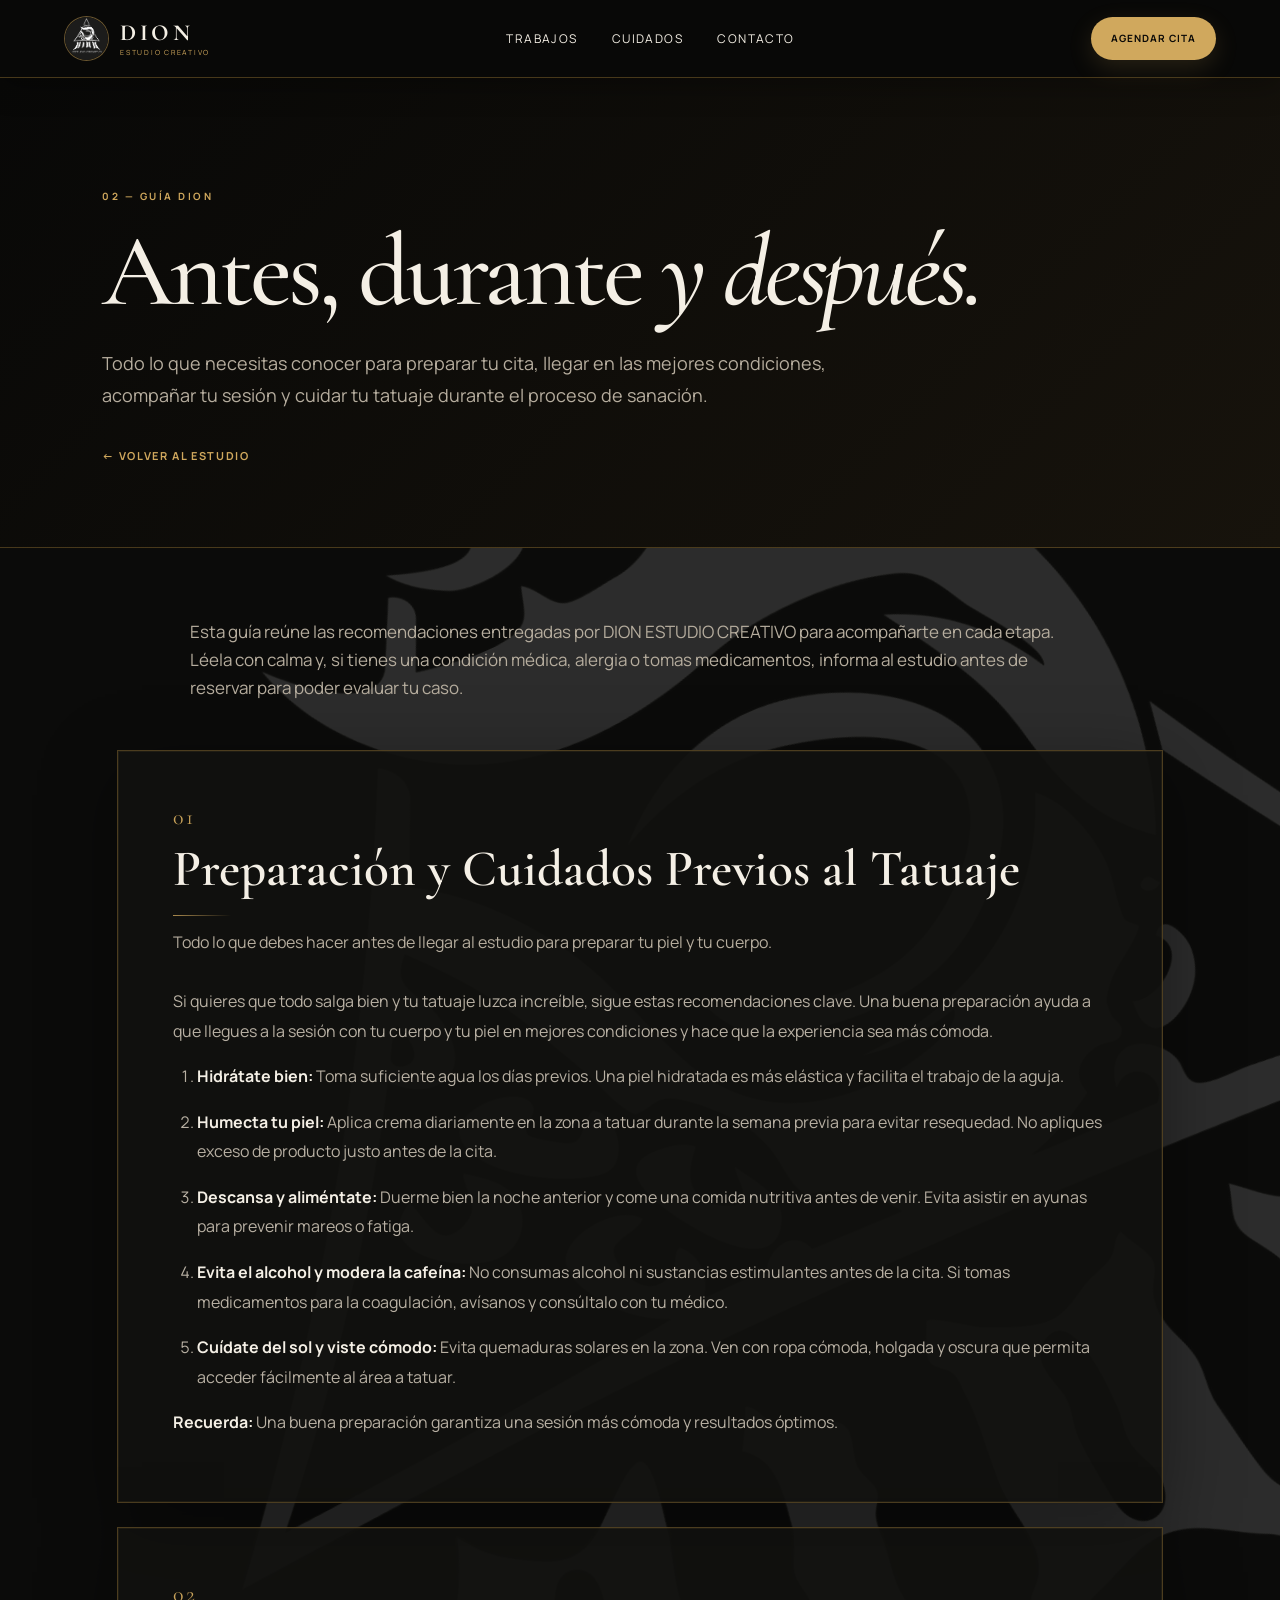
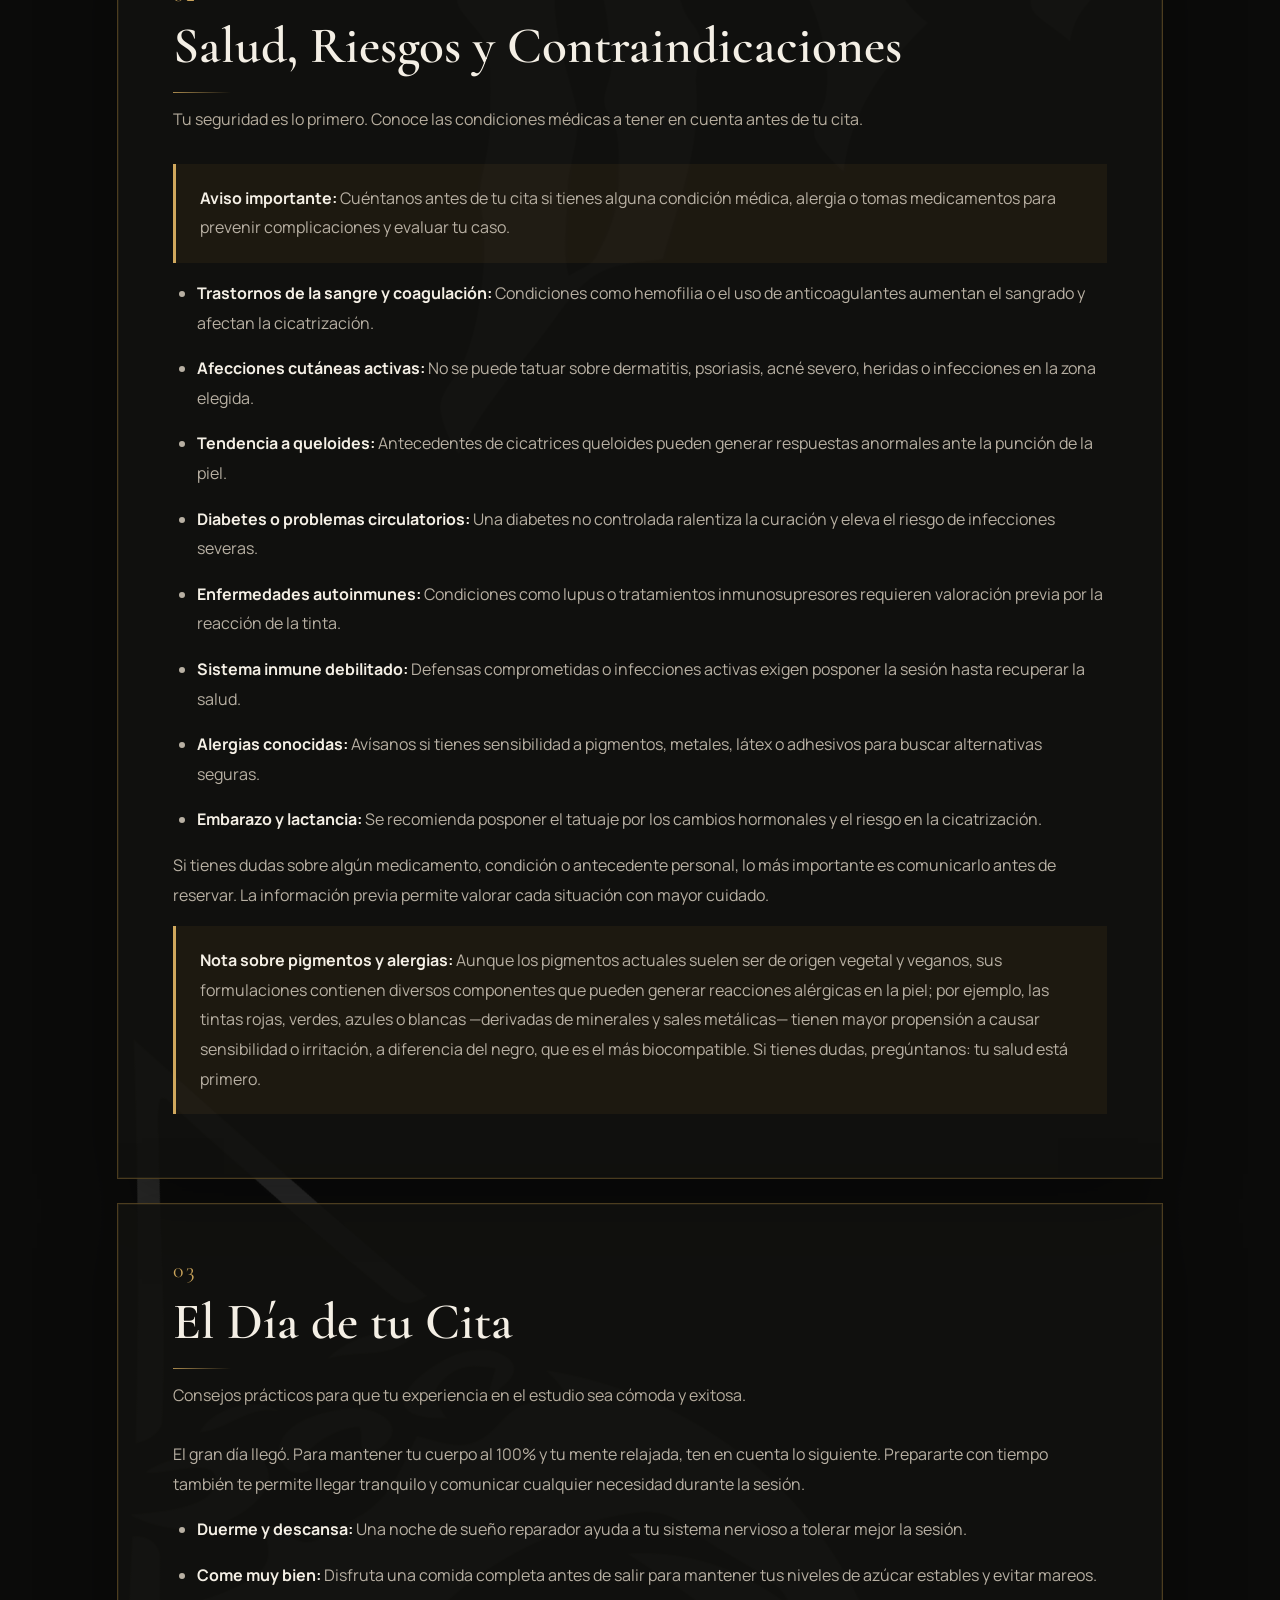
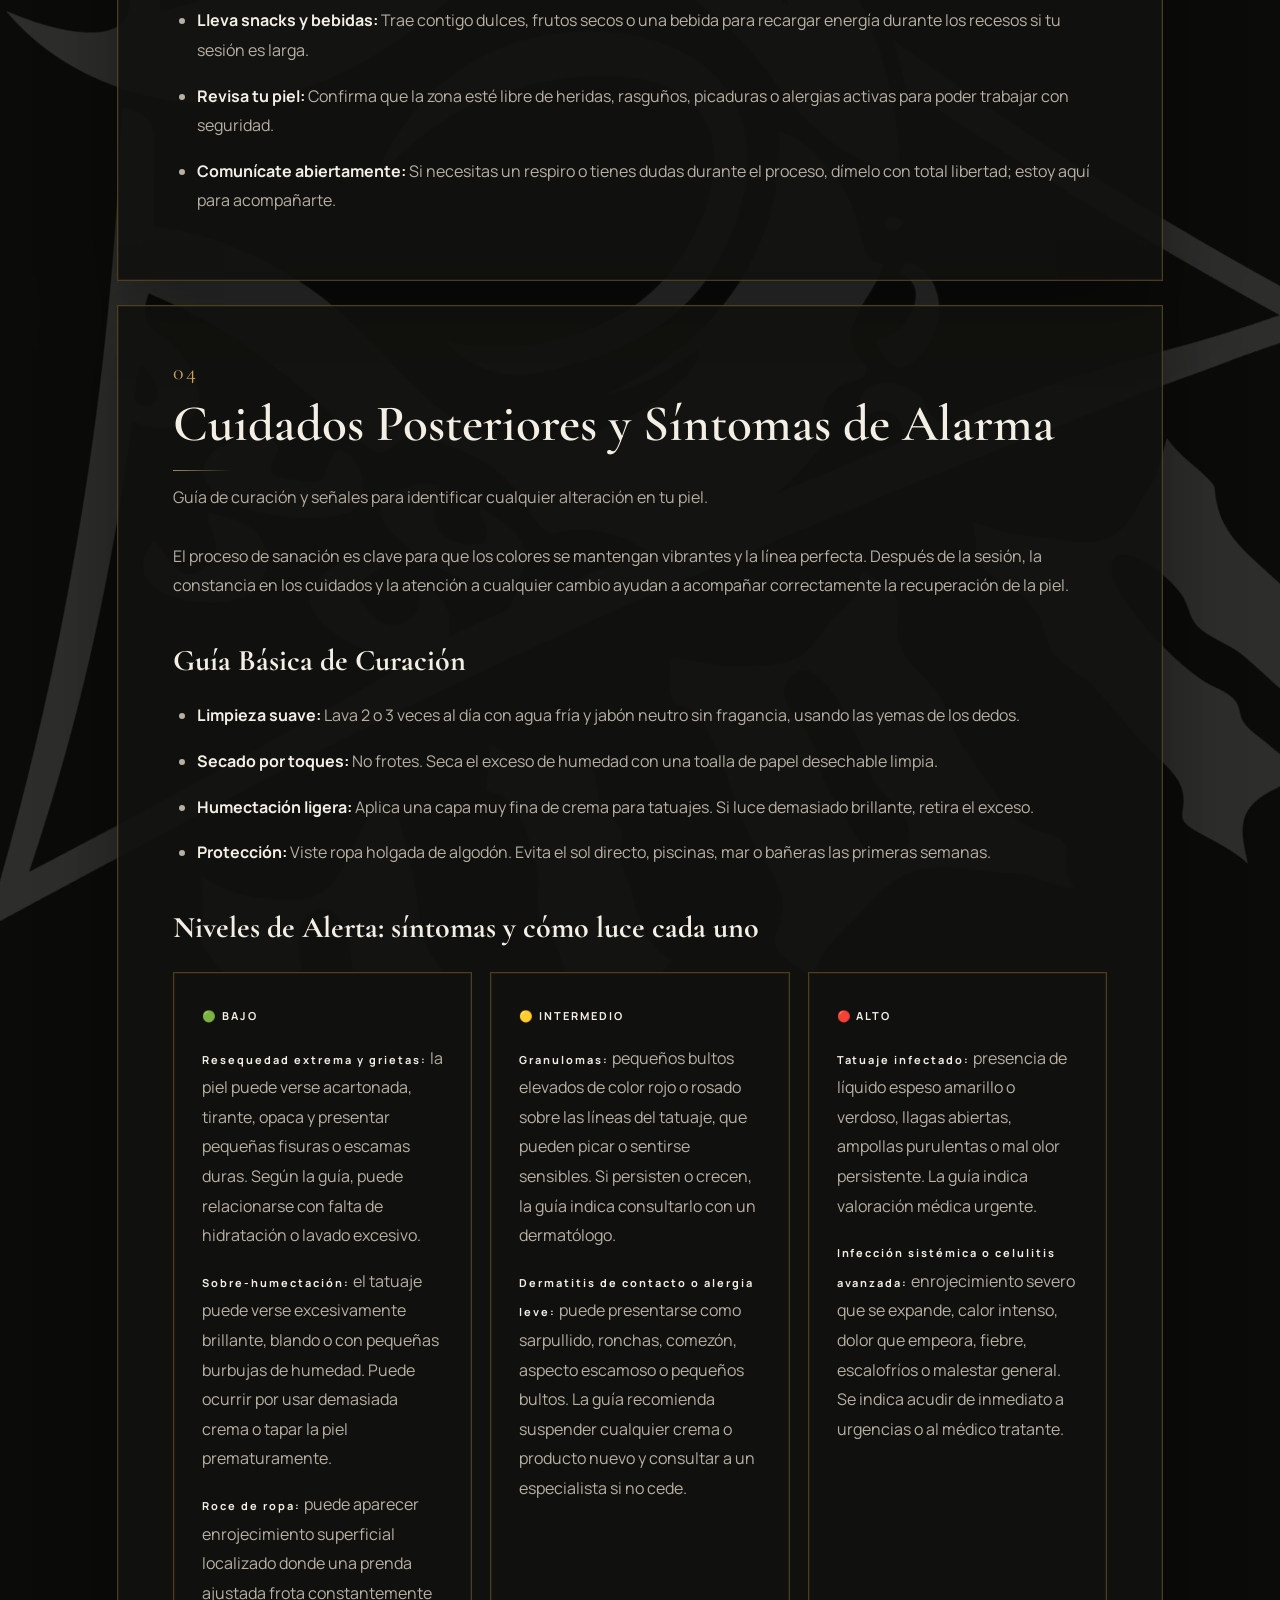
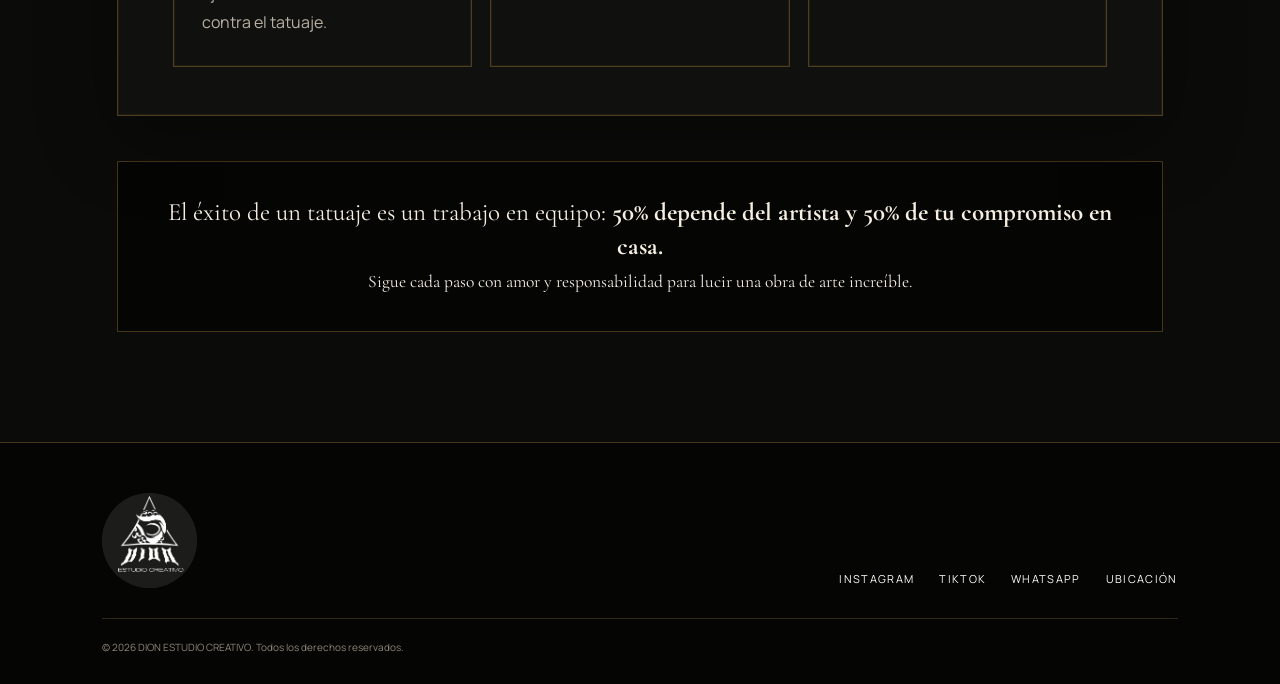
==== cuidados.html @ 40d657eb "Add files via upload" ====
<!doctype html>
<html lang="es">
<head>
<meta charset="utf-8"><meta name="viewport" content="width=device-width, initial-scale=1">
<meta name="description" content="Guía DION Estudio Creativo: preparación, cita, cuidados posteriores y señales de alerta.">
<title>Guía de cuidados — DION ESTUDIO CREATIVO</title>
<link rel="preconnect" href="https://fonts.googleapis.com"><link rel="preconnect" href="https://fonts.gstatic.com" crossorigin>
<link href="https://fonts.googleapis.com/css2?family=Cormorant+Garamond:wght@400;500;600;700&family=Manrope:wght@400;500;600;700&display=swap" rel="stylesheet">
<link rel="stylesheet" href="styles.css">
</head>
<body class="care-page">
<header class="site-header"><a class="brand" href="index.html" aria-label="DION Estudio Creativo"><span class="brand-mark"><img src="logo.png" alt="DION Estudio Creativo"></span><span class="brand-copy"><strong>DION</strong><small>ESTUDIO CREATIVO</small></span></a><nav class="desktop-nav"><a href="index.html#trabajos">Trabajos</a><a href="cuidados.html">Cuidados</a><a href="index.html#contacto">Contacto</a></nav><a class="header-cta" href="https://wa.me/57XXXXXXXXXX" target="_blank" rel="noopener">Agendar cita</a></header>
<main>
<section class="care-hero"><div class="care-hero-inner"><p class="eyebrow">02 — GUÍA DION</p><h1>Antes, durante <em>y después.</em></h1><p class="lead">Todo lo que necesitas conocer para preparar tu cita, llegar en las mejores condiciones, acompañar tu sesión y cuidar tu tatuaje durante el proceso de sanación.</p><a class="back-link" href="index.html">← Volver al estudio</a></div></section>
<section class="care-content">
<p class="care-intro">Esta guía reúne las recomendaciones entregadas por DION ESTUDIO CREATIVO para acompañarte en cada etapa. Léela con calma y, si tienes una condición médica, alergia o tomas medicamentos, informa al estudio antes de reservar para poder evaluar tu caso.</p>

<article class="care-card"><div class="number">01</div><h2>Preparación y Cuidados Previos al Tatuaje</h2><p class="subtitle">Todo lo que debes hacer antes de llegar al estudio para preparar tu piel y tu cuerpo.</p><p>Si quieres que todo salga bien y tu tatuaje luzca increíble, sigue estas recomendaciones clave. Una buena preparación ayuda a que llegues a la sesión con tu cuerpo y tu piel en mejores condiciones y hace que la experiencia sea más cómoda.</p><ol><li><strong>Hidrátate bien:</strong> Toma suficiente agua los días previos. Una piel hidratada es más elástica y facilita el trabajo de la aguja.</li><li><strong>Humecta tu piel:</strong> Aplica crema diariamente en la zona a tatuar durante la semana previa para evitar resequedad. No apliques exceso de producto justo antes de la cita.</li><li><strong>Descansa y aliméntate:</strong> Duerme bien la noche anterior y come una comida nutritiva antes de venir. Evita asistir en ayunas para prevenir mareos o fatiga.</li><li><strong>Evita el alcohol y modera la cafeína:</strong> No consumas alcohol ni sustancias estimulantes antes de la cita. Si tomas medicamentos para la coagulación, avísanos y consúltalo con tu médico.</li><li><strong>Cuídate del sol y viste cómodo:</strong> Evita quemaduras solares en la zona. Ven con ropa cómoda, holgada y oscura que permita acceder fácilmente al área a tatuar.</li></ol><p><strong>Recuerda:</strong> Una buena preparación garantiza una sesión más cómoda y resultados óptimos.</p></article>

<article class="care-card"><div class="number">02</div><h2>Salud, Riesgos y Contraindicaciones</h2><p class="subtitle">Tu seguridad es lo primero. Conoce las condiciones médicas a tener en cuenta antes de tu cita.</p><p class="care-notice"><strong>Aviso importante:</strong> Cuéntanos antes de tu cita si tienes alguna condición médica, alergia o tomas medicamentos para prevenir complicaciones y evaluar tu caso.</p><ul><li><strong>Trastornos de la sangre y coagulación:</strong> Condiciones como hemofilia o el uso de anticoagulantes aumentan el sangrado y afectan la cicatrización.</li><li><strong>Afecciones cutáneas activas:</strong> No se puede tatuar sobre dermatitis, psoriasis, acné severo, heridas o infecciones en la zona elegida.</li><li><strong>Tendencia a queloides:</strong> Antecedentes de cicatrices queloides pueden generar respuestas anormales ante la punción de la piel.</li><li><strong>Diabetes o problemas circulatorios:</strong> Una diabetes no controlada ralentiza la curación y eleva el riesgo de infecciones severas.</li><li><strong>Enfermedades autoinmunes:</strong> Condiciones como lupus o tratamientos inmunosupresores requieren valoración previa por la reacción de la tinta.</li><li><strong>Sistema inmune debilitado:</strong> Defensas comprometidas o infecciones activas exigen posponer la sesión hasta recuperar la salud.</li><li><strong>Alergias conocidas:</strong> Avísanos si tienes sensibilidad a pigmentos, metales, látex o adhesivos para buscar alternativas seguras.</li><li><strong>Embarazo y lactancia:</strong> Se recomienda posponer el tatuaje por los cambios hormonales y el riesgo en la cicatrización.</li></ul><p>Si tienes dudas sobre algún medicamento, condición o antecedente personal, lo más importante es comunicarlo antes de reservar. La información previa permite valorar cada situación con mayor cuidado.</p><p class="care-notice"><strong>Nota sobre pigmentos y alergias:</strong> Aunque los pigmentos actuales suelen ser de origen vegetal y veganos, sus formulaciones contienen diversos componentes que pueden generar reacciones alérgicas en la piel; por ejemplo, las tintas rojas, verdes, azules o blancas —derivadas de minerales y sales metálicas— tienen mayor propensión a causar sensibilidad o irritación, a diferencia del negro, que es el más biocompatible. Si tienes dudas, pregúntanos: tu salud está primero.</p></article>

<article class="care-card"><div class="number">03</div><h2>El Día de tu Cita</h2><p class="subtitle">Consejos prácticos para que tu experiencia en el estudio sea cómoda y exitosa.</p><p>El gran día llegó. Para mantener tu cuerpo al 100% y tu mente relajada, ten en cuenta lo siguiente. Prepararte con tiempo también te permite llegar tranquilo y comunicar cualquier necesidad durante la sesión.</p><ul><li><strong>Duerme y descansa:</strong> Una noche de sueño reparador ayuda a tu sistema nervioso a tolerar mejor la sesión.</li><li><strong>Come muy bien:</strong> Disfruta una comida completa antes de salir para mantener tus niveles de azúcar estables y evitar mareos.</li><li><strong>Lleva snacks y bebidas:</strong> Trae contigo dulces, frutos secos o una bebida para recargar energía durante los recesos si tu sesión es larga.</li><li><strong>Revisa tu piel:</strong> Confirma que la zona esté libre de heridas, rasguños, picaduras o alergias activas para poder trabajar con seguridad.</li><li><strong>Comunícate abiertamente:</strong> Si necesitas un respiro o tienes dudas durante el proceso, dímelo con total libertad; estoy aquí para acompañarte.</li></ul></article>

<article class="care-card"><div class="number">04</div><h2>Cuidados Posteriores y Síntomas de Alarma</h2><p class="subtitle">Guía de curación y señales para identificar cualquier alteración en tu piel.</p><p>El proceso de sanación es clave para que los colores se mantengan vibrantes y la línea perfecta. Después de la sesión, la constancia en los cuidados y la atención a cualquier cambio ayudan a acompañar correctamente la recuperación de la piel.</p><h3>Guía Básica de Curación</h3><ul><li><strong>Limpieza suave:</strong> Lava 2 o 3 veces al día con agua fría y jabón neutro sin fragancia, usando las yemas de los dedos.</li><li><strong>Secado por toques:</strong> No frotes. Seca el exceso de humedad con una toalla de papel desechable limpia.</li><li><strong>Humectación ligera:</strong> Aplica una capa muy fina de crema para tatuajes. Si luce demasiado brillante, retira el exceso.</li><li><strong>Protección:</strong> Viste ropa holgada de algodón. Evita el sol directo, piscinas, mar o bañeras las primeras semanas.</li></ul><h3>Niveles de Alerta: síntomas y cómo luce cada uno</h3><div class="care-alerts"><div class="care-alert"><strong>🟢 BAJO</strong><p><strong>Resequedad extrema y grietas:</strong> la piel puede verse acartonada, tirante, opaca y presentar pequeñas fisuras o escamas duras. Según la guía, puede relacionarse con falta de hidratación o lavado excesivo.</p><p><strong>Sobre-humectación:</strong> el tatuaje puede verse excesivamente brillante, blando o con pequeñas burbujas de humedad. Puede ocurrir por usar demasiada crema o tapar la piel prematuramente.</p><p><strong>Roce de ropa:</strong> puede aparecer enrojecimiento superficial localizado donde una prenda ajustada frota constantemente contra el tatuaje.</p></div><div class="care-alert"><strong>🟡 INTERMEDIO</strong><p><strong>Granulomas:</strong> pequeños bultos elevados de color rojo o rosado sobre las líneas del tatuaje, que pueden picar o sentirse sensibles. Si persisten o crecen, la guía indica consultarlo con un dermatólogo.</p><p><strong>Dermatitis de contacto o alergia leve:</strong> puede presentarse como sarpullido, ronchas, comezón, aspecto escamoso o pequeños bultos. La guía recomienda suspender cualquier crema o producto nuevo y consultar a un especialista si no cede.</p></div><div class="care-alert"><strong>🔴 ALTO</strong><p><strong>Tatuaje infectado:</strong> presencia de líquido espeso amarillo o verdoso, llagas abiertas, ampollas purulentas o mal olor persistente. La guía indica valoración médica urgente.</p><p><strong>Infección sistémica o celulitis avanzada:</strong> enrojecimiento severo que se expande, calor intenso, dolor que empeora, fiebre, escalofríos o malestar general. Se indica acudir de inmediato a urgencias o al médico tratante.</p></div></div></article>

<div class="care-final">El éxito de un tatuaje es un trabajo en equipo: <strong>50% depende del artista y 50% de tu compromiso en casa.</strong><br><span style="font-size:.7em">Sigue cada paso con amor y responsabilidad para lucir una obra de arte increíble.</span></div>
</section></main>
<footer class="site-footer"><div class="footer-brand"><img src="logo.png" alt="DION Estudio Creativo"></div><div class="footer-links"><a href="#">Instagram</a><a href="#">TikTok</a><a href="https://wa.me/57XXXXXXXXXX" target="_blank" rel="noopener">WhatsApp</a><a href="#">Ubicación</a></div><p>© 2026 DION ESTUDIO CREATIVO. Todos los derechos reservados.</p></footer>
</body></html>
---- styles.css ----
:root{--vanilla:#f8f3e8;--cream:#fffdf8;--beige:#e9decd;--sand:#d4c3ad;--ink:#1d1b19;--muted:#756e65;--line:rgba(29,27,25,.14);--accent:#b39b7d;--serif:'Cormorant Garamond',Georgia,serif;--sans:'Manrope',Arial,sans-serif;--shadow:0 20px 60px rgba(52,43,31,.10)}
*{box-sizing:border-box}html{scroll-behavior:smooth}body{margin:0;background:var(--vanilla);color:var(--ink);font-family:var(--sans);line-height:1.65}a{text-decoration:none;color:inherit}button{font:inherit}img{max-width:100%;display:block}.site-header{height:78px;padding:12px 5vw;display:flex;align-items:center;justify-content:space-between;position:sticky;top:0;z-index:20;background:rgba(248,243,232,.88);backdrop-filter:blur(16px);border-bottom:1px solid var(--line)}.brand{display:flex;align-items:center;gap:11px}.brand-mark{width:45px;height:45px;border-radius:50%;display:grid;place-items:center;overflow:hidden;background:var(--ink)}.brand-mark img{width:100%;height:100%;object-fit:cover}.brand-copy{display:flex;flex-direction:column;line-height:1}.brand-copy strong{font-family:var(--serif);font-size:23px;letter-spacing:.16em}.brand-copy small{font-size:7px;letter-spacing:.25em;margin-top:4px}.desktop-nav{display:flex;gap:34px;font-size:12px;letter-spacing:.12em;text-transform:uppercase}.desktop-nav a,.footer-links a{transition:.2s}.desktop-nav a:hover,.footer-links a:hover{opacity:.55}.header-cta,.primary-btn{display:inline-flex;align-items:center;gap:15px;background:var(--ink);color:#fffdf8;padding:13px 20px;border-radius:999px;text-transform:uppercase;letter-spacing:.1em;font-size:10px;font-weight:700}.primary-btn span{font-size:17px;line-height:0}.hero{min-height:calc(100vh - 78px);padding:8vw 8vw 5vw;position:relative;display:flex;align-items:center;overflow:hidden}.hero-glow{position:absolute;width:52vw;height:52vw;border-radius:50%;right:-17vw;top:4vw;background:radial-gradient(circle,rgba(211,193,164,.42),rgba(248,243,232,0) 68%)}.hero-content{width:55%;position:relative;z-index:2}.eyebrow{font-size:10px;letter-spacing:.25em;text-transform:uppercase;color:var(--muted);font-weight:700;margin:0 0 18px}.hero h1,.section-heading h2,.booking h2{font-family:var(--serif);font-weight:500;line-height:.93;margin:0;font-size:clamp(60px,9vw,132px);letter-spacing:-.04em}.hero h1 em,.section-heading h2 em,.booking h2 em{font-style:italic;font-weight:400}.hero-text{max-width:520px;color:var(--muted);font-size:16px;margin:28px 0 32px}.hero-logo-wrap{width:390px;height:390px;position:absolute;right:9vw;top:50%;transform:translateY(-50%);display:grid;place-items:center}.hero-logo{width:270px;position:relative;z-index:2;filter:drop-shadow(0 25px 30px rgba(0,0,0,.12))}.logo-orbit{position:absolute;inset:0;border:1px solid rgba(29,27,25,.12);border-radius:50%}.logo-orbit:after{content:'';position:absolute;width:9px;height:9px;background:var(--ink);border-radius:50%;top:12%;right:20%}.scroll-note{position:absolute;bottom:35px;left:8vw;font-size:9px;text-transform:uppercase;letter-spacing:.22em;color:var(--muted);display:flex;align-items:center;gap:10px}.scroll-note span{width:30px;height:1px;background:var(--ink)}.section{padding:115px 8vw}.portfolio{background:var(--cream)}.section-heading{display:flex;align-items:flex-end;justify-content:space-between;gap:60px;margin-bottom:52px}.section-heading h2{font-size:clamp(52px,6vw,88px);max-width:700px}.section-heading>p{max-width:370px;color:var(--muted);font-size:13px}.carousel{display:flex;align-items:center;gap:18px}.carousel-window{overflow:hidden;width:100%}.carousel-track{display:flex;transition:transform .7s cubic-bezier(.2,.8,.2,1)}.work-card{min-width:100%;display:grid;grid-template-columns:1.4fr .6fr;background:var(--vanilla);border:1px solid var(--line);box-shadow:var(--shadow)}.work-image{height:550px;overflow:hidden}.work-image img{width:100%;height:100%;object-fit:cover;filter:saturate(.7) contrast(.95)}.work-info{padding:42px;display:flex;flex-direction:column;justify-content:flex-end}.work-info span{font-size:9px;letter-spacing:.18em;text-transform:uppercase;color:var(--muted)}.work-info h3{font-family:var(--serif);font-size:42px;line-height:1;margin:14px 0 22px;font-weight:500}.text-btn{border:0;background:none;text-align:left;padding:0;text-transform:uppercase;font-size:10px;letter-spacing:.15em;font-weight:700;cursor:pointer}.carousel-btn{width:48px;height:48px;flex:0 0 48px;border:1px solid var(--line);background:transparent;border-radius:50%;cursor:pointer;transition:.2s}.carousel-btn:hover{background:var(--ink);color:#fff}.dots{display:flex;justify-content:center;gap:8px;margin-top:22px}.dot{width:6px;height:6px;border-radius:50%;border:0;background:#c7bba9;padding:0;cursor:pointer}.dot.active{background:var(--ink);transform:scale(1.35)}.care{background:var(--vanilla)}.care-heading{margin-bottom:35px}.accordion{border-top:1px solid var(--line)}details{border-bottom:1px solid var(--line)}summary{list-style:none;display:grid;grid-template-columns:70px 1fr 35px;gap:15px;align-items:center;padding:27px 0;cursor:pointer}summary::-webkit-details-marker{display:none}summary>span{font-family:var(--serif);font-size:20px;color:var(--accent)}summary h3{font-family:var(--serif);font-weight:600;font-size:27px;margin:0;line-height:1.1}summary p{margin:7px 0 0;color:var(--muted);font-size:12px}summary b{font-size:23px;font-weight:400;text-align:center;transition:.3s}details[open] summary b{transform:rotate(45deg)}.details-body{padding:0 70px 38px 85px;max-width:1050px;color:#5d574f;font-size:13px}.details-body ol,.details-body ul{padding-left:20px}.details-body li{margin:10px 0}.details-body strong{color:var(--ink)}.closing,.notice,.note{font-style:italic}.notice{background:#eee4d5;padding:15px 18px;border-left:2px solid var(--accent)}h4{font-family:var(--serif);font-size:24px;color:var(--ink);margin:28px 0 8px}.alerts{display:grid;grid-template-columns:repeat(3,1fr);gap:12px}.alert{border:1px solid var(--line);padding:20px;background:rgba(255,255,255,.38)}.alert strong{font-size:9px;letter-spacing:.2em}.alert p{margin-bottom:0}.team-note{margin-top:35px;padding:20px 25px;background:var(--ink);color:#fffdf8;font-family:var(--serif);font-size:20px;text-align:center}.booking{background:var(--beige);text-align:center}.booking-inner{max-width:850px;margin:auto}.booking h2{font-size:clamp(54px,7vw,95px)}.booking p:not(.eyebrow){color:#665f57;max-width:520px;margin:25px auto 30px}.site-footer{padding:50px 8vw 28px;background:var(--ink);color:#fffdf8;display:grid;grid-template-columns:1fr auto;gap:30px;align-items:end}.footer-brand img{width:95px;background:#1d1b19;border-radius:50%}.footer-links{display:flex;gap:25px;font-size:11px;text-transform:uppercase;letter-spacing:.12em}.site-footer>p{grid-column:1/-1;border-top:1px solid rgba(255,255,255,.15);padding-top:20px;margin:0;color:#bdb5ab;font-size:10px}
@media(max-width:900px){.desktop-nav{display:none}.header-cta{padding:11px 15px}.hero{padding-top:70px;min-height:780px;align-items:flex-start}.hero-content{width:100%;padding-top:40px}.hero-logo-wrap{width:300px;height:300px;right:50%;transform:translate(50%,0);top:420px}.hero-logo{width:205px}.hero-glow{width:90vw;height:90vw;right:-35vw;top:300px}.scroll-note{display:none}.section{padding:80px 6vw}.section-heading{display:block}.section-heading>p{margin-top:25px}.work-card{grid-template-columns:1fr}.work-image{height:430px}.work-info{min-height:250px;padding:30px}.alerts{grid-template-columns:1fr}.details-body{padding-left:0;padding-right:0}.site-footer{grid-template-columns:1fr}.footer-links{flex-wrap:wrap}.site-footer>p{grid-column:1}}
@media(max-width:560px){.site-header{padding:10px 5vw}.brand-copy{display:none}.hero h1{font-size:64px}.hero-logo-wrap{top:390px}.work-image{height:360px}.work-info h3{font-size:35px}.carousel-btn{width:40px;height:40px;flex-basis:40px}.carousel{gap:7px}summary{grid-template-columns:40px 1fr 25px}summary h3{font-size:22px}.summary p{font-size:11px}}

/* V2 — página independiente de cuidados */
.care-page{background:var(--vanilla)}
.care-hero{padding:110px 8vw 80px;background:linear-gradient(135deg,var(--vanilla),var(--beige));border-bottom:1px solid var(--line)}
.care-hero-inner{max-width:1000px}
.care-hero h1{font-family:var(--serif);font-weight:500;font-size:clamp(58px,8vw,108px);line-height:.94;letter-spacing:-.04em;margin:0}
.care-hero h1 em{font-style:italic}
.care-hero p.lead{max-width:760px;color:var(--muted);font-size:18px;line-height:1.8;margin:28px 0 0}
.care-content{padding:70px 8vw 110px;max-width:1250px;margin:auto}
.care-intro{font-size:17px;color:#5d574f;max-width:900px;margin:0 auto 48px}
.care-card{background:rgba(255,253,248,.72);border:1px solid var(--line);padding:48px 55px;margin:24px 0;box-shadow:var(--shadow)}
.care-card .number{font-family:var(--serif);font-size:22px;color:var(--accent);letter-spacing:.08em}
.care-card h2{font-family:var(--serif);font-size:clamp(34px,4vw,52px);font-weight:600;line-height:1.05;margin:8px 0 12px}
.care-card .subtitle{color:var(--muted);font-size:16px;line-height:1.8;margin:0 0 30px;max-width:850px}
.care-card h3{font-family:var(--serif);font-size:30px;margin:35px 0 12px}
.care-card p,.care-card li{font-size:16px;line-height:1.85;color:#5d574f}
.care-card ol,.care-card ul{padding-left:24px}.care-card li{margin:16px 0}.care-card strong{color:var(--ink)}
.care-notice{background:#eee4d5;padding:20px 24px;border-left:3px solid var(--accent);font-size:16px!important}
.care-alerts{display:grid;grid-template-columns:repeat(3,1fr);gap:18px;margin-top:20px}
.care-alert{padding:28px;border:1px solid var(--line);background:rgba(255,255,255,.42)}
.care-alert strong{font-size:11px;letter-spacing:.18em}.care-alert p{margin-bottom:0}
.care-final{margin-top:45px;background:var(--ink);color:#fffdf8;padding:34px 40px;text-align:center;font-family:var(--serif);font-size:25px;line-height:1.35}
.back-link{display:inline-flex;margin-top:35px;font-size:11px;letter-spacing:.15em;text-transform:uppercase;font-weight:700}
@media(max-width:900px){.care-hero{padding:80px 6vw 60px}.care-content{padding:50px 6vw 80px}.care-card{padding:32px 25px}.care-alerts{grid-template-columns:1fr}.care-card p,.care-card li{font-size:15px}}

/* V3 — Identidad oscura premium: negro + dorado + marca de agua */
:root{
  --vanilla:#0b0b0a;
  --cream:#11110f;
  --beige:#171512;
  --sand:#2a241b;
  --ink:#f4efe5;
  --muted:#b6ad9e;
  --line:rgba(194,151,65,.34);
  --accent:#c9a35a;
  --gold:#d0a85d;
  --gold-soft:#9d7a3f;
  --serif:'Cormorant Garamond',Georgia,serif;
  --sans:'Manrope',Arial,sans-serif;
  --shadow:0 20px 70px rgba(0,0,0,.38)
}
html,body{background:#080807;color:var(--ink)}
body{position:relative}
body::before{
  content:'';position:fixed;z-index:-1;pointer-events:none;
  width:min(1050px,90vw);height:min(1050px,90vw);
  left:50%;top:53%;transform:translate(-50%,-50%) rotate(-24deg);
  background:url('logo.png') center/contain no-repeat;
  opacity:.045;filter:grayscale(1) sepia(1) saturate(.8) brightness(1.35);
}
body::after{
  content:'';position:fixed;z-index:-2;inset:0;pointer-events:none;
  background:radial-gradient(circle at 78% 18%,rgba(180,133,45,.075),transparent 28%),radial-gradient(circle at 15% 80%,rgba(180,133,45,.045),transparent 25%);
}
.site-header{background:rgba(8,8,7,.88);border-bottom:1px solid var(--line);box-shadow:0 8px 30px rgba(0,0,0,.3)}
.brand-mark{background:#050504;border:1px solid rgba(208,168,93,.5)}
.brand-copy strong,.hero h1,.section-heading h2,.booking h2,.work-info h3,.care-card h2,.care-card h3,.care-hero h1{color:var(--ink)}
.brand-copy small,.eyebrow{color:var(--gold)}
.desktop-nav a:hover,.footer-links a:hover{color:var(--gold);opacity:1}
.header-cta,.primary-btn{background:var(--gold);color:#0a0907;box-shadow:0 8px 25px rgba(201,163,90,.16)}
.header-cta:hover,.primary-btn:hover{background:#e0bd78}
.hero{background:transparent}
.hero-glow{background:radial-gradient(circle,rgba(196,151,62,.14),rgba(8,8,7,0) 68%)}
.hero-logo-wrap{opacity:.9}
.hero-logo{filter:drop-shadow(0 25px 30px rgba(0,0,0,.5))}
.logo-orbit{border-color:rgba(201,163,90,.35)}
.logo-orbit:after{background:var(--gold)}
.scroll-note{color:var(--muted)}
.scroll-note span{background:var(--gold)}
.section{background:#0b0b0a}
.portfolio{background:#10100e}
.section-heading>p,.hero-text,.care-card .subtitle,.care-intro{color:var(--muted)}
.work-card{background:#11110f;border-color:var(--line);box-shadow:var(--shadow)}
.work-image{border-right:1px solid var(--line)}
.work-image img{filter:grayscale(.2) saturate(.7) contrast(1.04)}
.work-info span{color:var(--gold)}
.text-btn{color:var(--gold)}
.carousel-btn{border-color:var(--line);color:var(--ink);background:#0c0c0b}
.carousel-btn:hover{background:var(--gold);color:#080807;border-color:var(--gold)}
.dot{background:#4e412b}.dot.active{background:var(--gold)}
.care{background:#0b0b0a}
summary>span{color:var(--gold)}
summary p,.details-body{color:var(--muted)}
.notice,.care-notice{background:rgba(174,132,51,.08);border-left-color:var(--gold);color:var(--muted)}
h4{color:var(--ink)}
.alert{background:#11110f;border-color:var(--line)}
.team-note,.care-final{background:#050504;border:1px solid var(--line);color:#f6efe2}
.booking{background:#15120d;border-top:1px solid var(--line);border-bottom:1px solid var(--line)}
.booking p:not(.eyebrow){color:var(--muted)}
.site-footer{background:#050504;border-top:1px solid var(--line)}
.site-footer>p{border-top-color:rgba(201,163,90,.22);color:#8f8779}
.care-hero{background:linear-gradient(135deg,#080807,#17130c);border-bottom-color:var(--line)}
.care-card{background:rgba(17,17,15,.9);border-color:var(--line);box-shadow:var(--shadow)}
.care-card p,.care-card li{color:#b8b0a3}
.care-card strong{color:var(--ink)}
.care-alert{background:#10100e;border-color:var(--line)}
.back-link{color:var(--gold)}

/* Ornamentos dorados discretos */
.section-heading h2::after,.care-card h2::after{
  content:'';display:block;width:58px;height:1px;background:linear-gradient(90deg,var(--gold),transparent);margin-top:18px;opacity:.8
}
.work-card,.care-card,.care-alert{position:relative}
.work-card::before,.care-card::before,.care-alert::before{
  content:'';position:absolute;inset:0;pointer-events:none;border:1px solid rgba(201,163,90,.08)
}
@media(max-width:900px){body::before{width:125vw;height:125vw;top:50%;opacity:.035}.work-image{border-right:0;border-bottom:1px solid var(--line)}}

/* V4 — Marca de agua real del logo DION: grande, visible y diagonal */
body::before{
  content:'';
  position:fixed;
  z-index:0;
  pointer-events:none;
  width:min(1250px,125vw);
  height:min(1250px,125vw);
  left:58%;
  top:54%;
  transform:translate(-50%,-50%) rotate(-24deg);
  background-image:url('logo.png');
  background-position:center;
  background-repeat:no-repeat;
  background-size:contain;
  opacity:.15;
  filter:sepia(1) saturate(.75) hue-rotate(345deg) brightness(1.25) contrast(1.05);
  mix-blend-mode:screen;
}
body > *{
  position:relative;
  z-index:1;
}
.site-header,.site-footer{
  position:relative;
  z-index:10;
}
@media(max-width:900px){
  body::before{
    width:145vw;
    height:145vw;
    left:62%;
    top:52%;
    transform:translate(-50%,-50%) rotate(-24deg);
    opacity:.11;
  }
}

/* V5 — La marca de agua también atraviesa Portafolio y Contacto */
.portfolio{
  background:rgba(16,16,14,.72);
}
.booking{
  background:rgba(21,18,13,.72);
}
/* Mantener la textura negra sin ocultar el logo del fondo */
.section{
  background-color:transparent;
}
@media(max-width:900px){
  .portfolio{background:rgba(16,16,14,.68)}
  .booking{background:rgba(21,18,13,.68)}
}

/* V6 — Marca de agua sin círculo ni texto, más grande y que se desplaza con la página */
html,body{overflow-x:clip}
body::before{
  position:absolute;           /* antes fixed: ahora se mueve con el scroll */
  width:min(1500px,125vw);
  height:auto;
  aspect-ratio:1600/1939;
  left:60%;
  top:2vh;
  transform:translateX(-50%) rotate(-24deg);
  transform-origin:center;
  background-image:url('logo-bg.png');
  background-size:100% 100%;
  background-position:center;
  background-repeat:no-repeat;
  opacity:.14;
}
@media(max-width:900px){
  body::before{
    width:170vw;
    left:55%;
    top:12vh;
    opacity:.11;
  }
}

/* V6.1 — Página de cuidados (larga): el fondo se repite una segunda vez más abajo */
.care-page main{position:relative}
.care-page main::after{
  content:'';
  position:absolute;
  z-index:-1;
  pointer-events:none;
  width:min(1500px,125vw);
  aspect-ratio:1600/1939;
  left:40%;
  top:48%;
  transform:translateX(-50%) rotate(-24deg);
  background:url('logo-bg.png') center/100% 100% no-repeat;
  opacity:.14;
  filter:sepia(1) saturate(.75) hue-rotate(345deg) brightness(1.25) contrast(1.05);
  mix-blend-mode:screen;
}
@media(max-width:900px){
  .care-page main::after{width:170vw;left:45%;top:50%;opacity:.11}
}
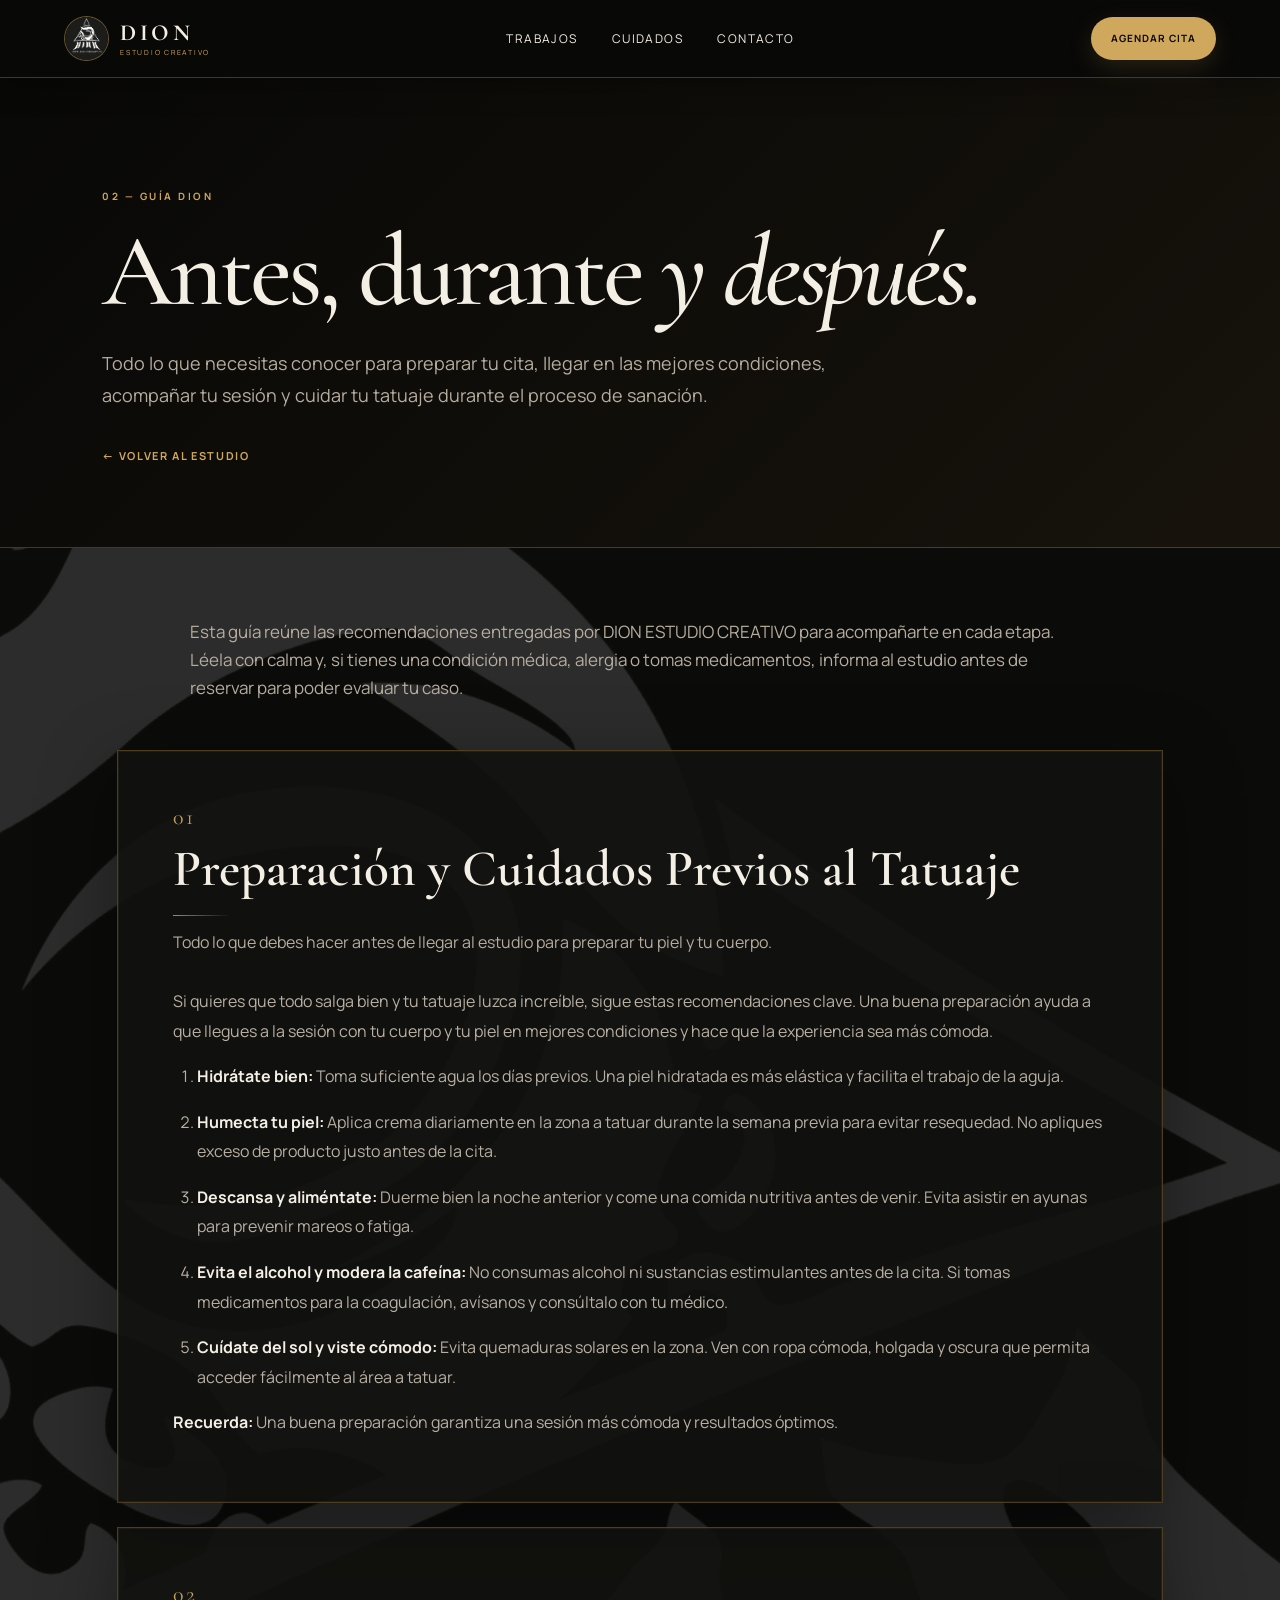
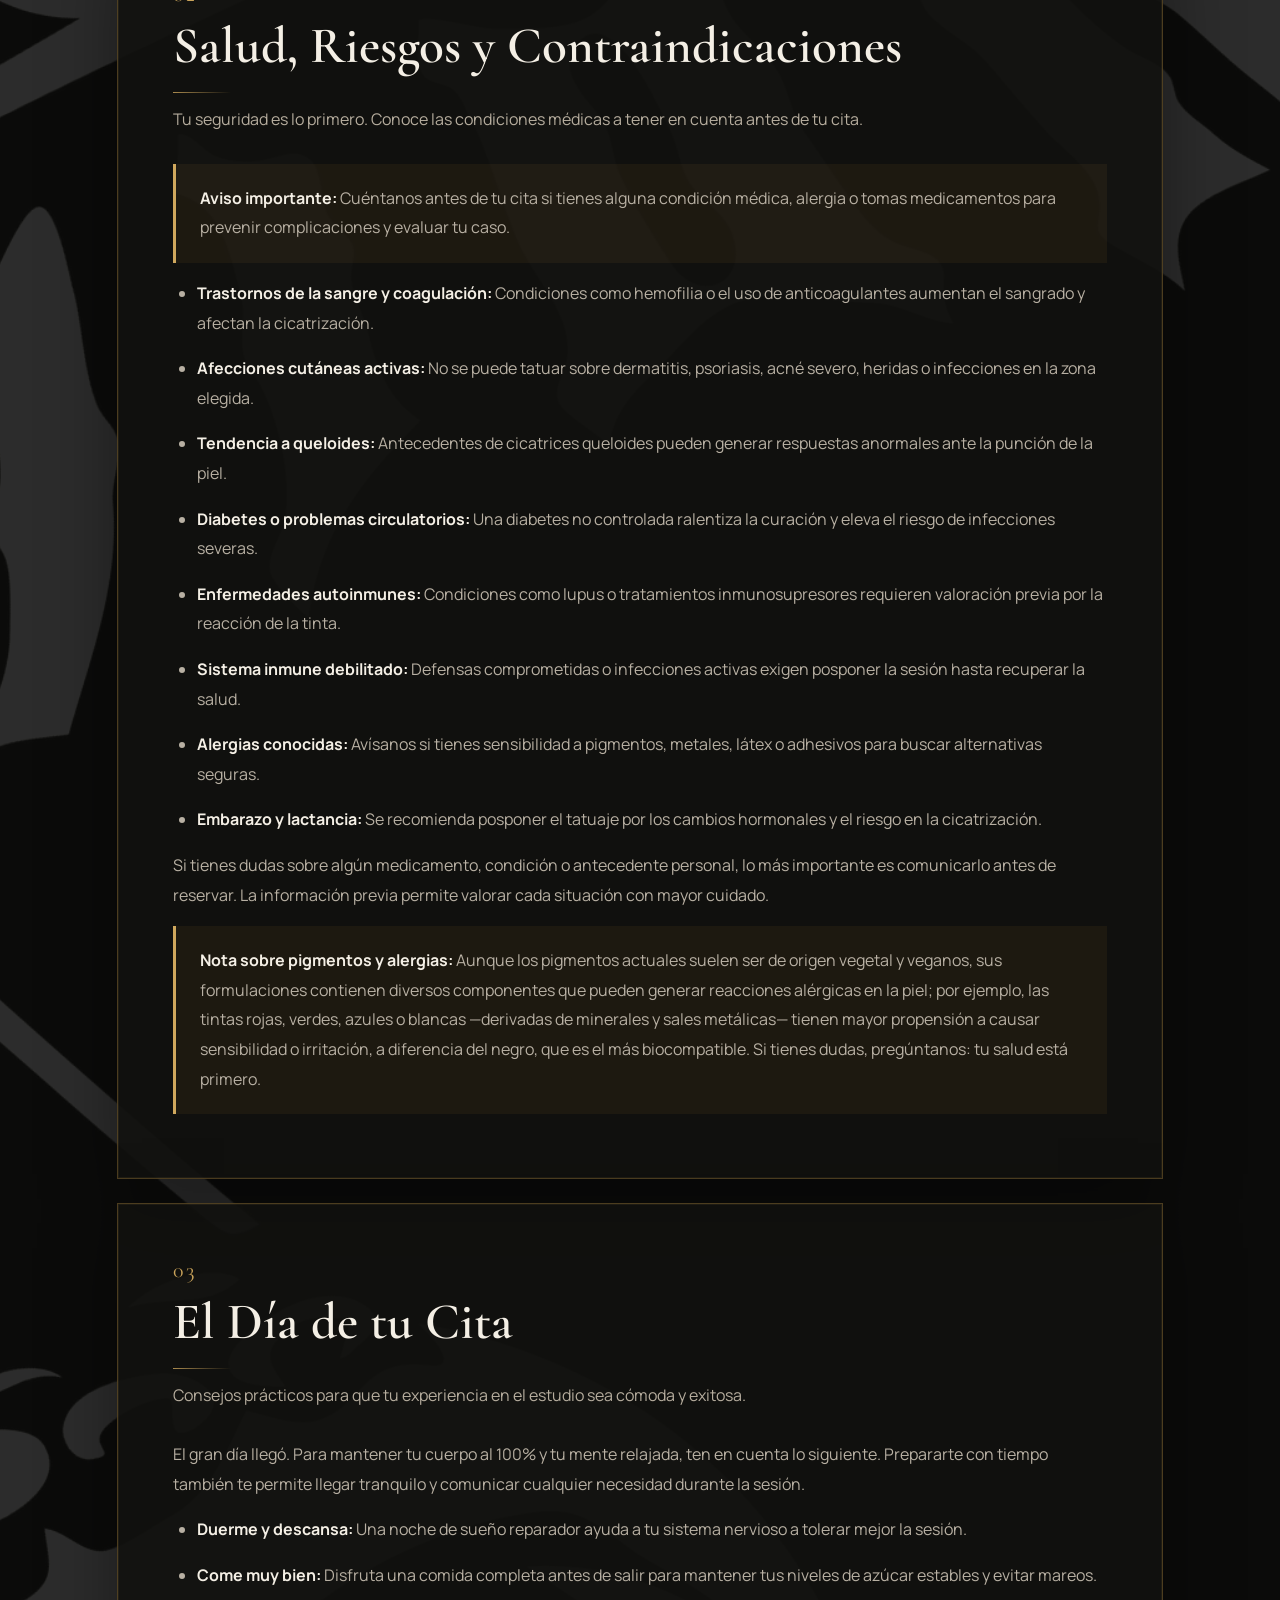
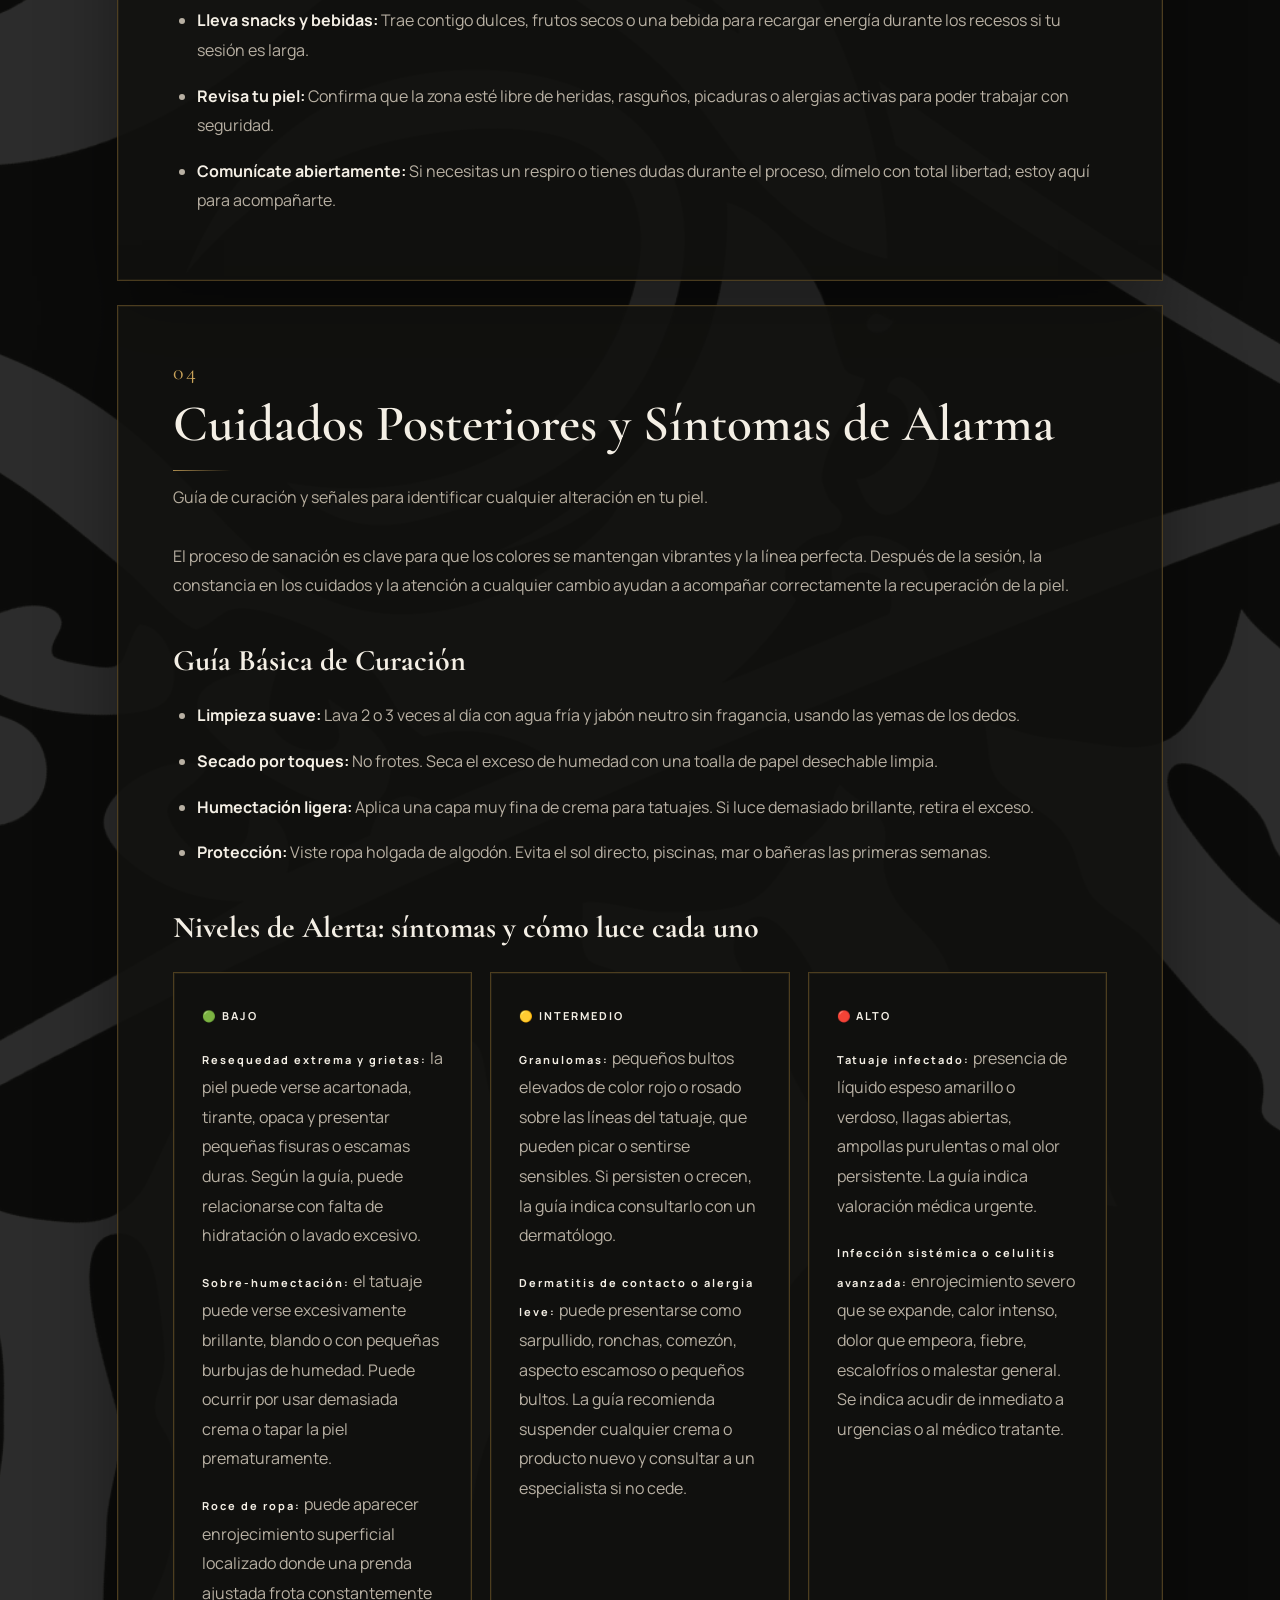
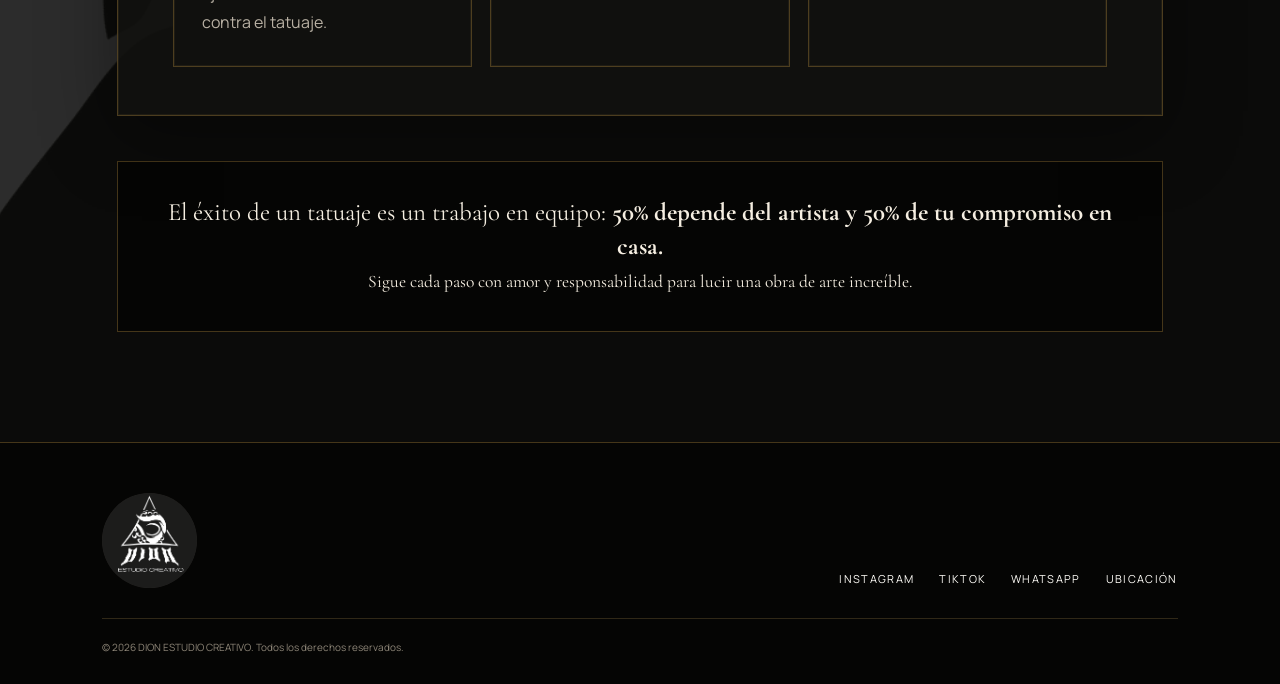
==== commit 1a4fd37f: "Add files via upload" ====
--- a/cuidados.html
+++ b/cuidados.html
@@ -9,7 +9,7 @@
 <link rel="stylesheet" href="styles.css">
 </head>
 <body class="care-page">
-<header class="site-header"><a class="brand" href="index.html" aria-label="DION Estudio Creativo"><span class="brand-mark"><img src="logo.png" alt="DION Estudio Creativo"></span><span class="brand-copy"><strong>DION</strong><small>ESTUDIO CREATIVO</small></span></a><nav class="desktop-nav"><a href="index.html#trabajos">Trabajos</a><a href="cuidados.html">Cuidados</a><a href="index.html#contacto">Contacto</a></nav><a class="header-cta" href="https://wa.me/57XXXXXXXXXX" target="_blank" rel="noopener">Agendar cita</a></header>
+<header class="site-header"><a class="brand" href="index.html" aria-label="DION Estudio Creativo"><span class="brand-mark"><img src="logo.png" alt="DION Estudio Creativo"></span><span class="brand-copy"><strong>DION</strong><small>ESTUDIO CREATIVO</small></span></a><nav class="desktop-nav"><a href="index.html#trabajos">Trabajos</a><a href="cuidados.html">Cuidados</a><a href="index.html#contacto">Contacto</a></nav><a class="header-cta" href="https://wa.me/57XXXXXXXXXX" target="_blank" rel="noopener">Agendar cita</a><button class="menu-toggle" aria-label="Abrir menú" aria-expanded="false"><span></span><span></span><span></span></button></header>
 <main>
 <section class="care-hero"><div class="care-hero-inner"><p class="eyebrow">02 — GUÍA DION</p><h1>Antes, durante <em>y después.</em></h1><p class="lead">Todo lo que necesitas conocer para preparar tu cita, llegar en las mejores condiciones, acompañar tu sesión y cuidar tu tatuaje durante el proceso de sanación.</p><a class="back-link" href="index.html">← Volver al estudio</a></div></section>
 <section class="care-content">
@@ -26,4 +26,4 @@
 <div class="care-final">El éxito de un tatuaje es un trabajo en equipo: <strong>50% depende del artista y 50% de tu compromiso en casa.</strong><br><span style="font-size:.7em">Sigue cada paso con amor y responsabilidad para lucir una obra de arte increíble.</span></div>
 </section></main>
 <footer class="site-footer"><div class="footer-brand"><img src="logo.png" alt="DION Estudio Creativo"></div><div class="footer-links"><a href="#">Instagram</a><a href="#">TikTok</a><a href="https://wa.me/57XXXXXXXXXX" target="_blank" rel="noopener">WhatsApp</a><a href="#">Ubicación</a></div><p>© 2026 DION ESTUDIO CREATIVO. Todos los derechos reservados.</p></footer>
-</body></html>+<script src="menu.js"></script></body></html>
--- a/styles.css
+++ b/styles.css
@@ -164,49 +164,75 @@
   .booking{background:rgba(21,18,13,.68)}
 }
 
-/* V6 — Marca de agua sin círculo ni texto, más grande y que se desplaza con la página */
-html,body{overflow-x:clip}
+/* V6 — Marca de agua (logo sin círculo ni texto) grande, rotada y que se desplaza con la página.
+   Se usa como imagen de fondo de una capa del tamaño de la página: nada se sale de la pantalla en celular. */
 body::before{
-  position:absolute;           /* antes fixed: ahora se mueve con el scroll */
-  width:min(1500px,125vw);
-  height:auto;
-  aspect-ratio:1600/1939;
-  left:60%;
-  top:2vh;
-  transform:translateX(-50%) rotate(-24deg);
-  transform-origin:center;
-  background-image:url('logo-bg.png');
-  background-size:100% 100%;
-  background-position:center;
+  position:absolute;
+  inset:0;
+  width:auto;height:auto;
+  left:0;top:0;
+  transform:none;
+  aspect-ratio:auto;
+  background-image:url('logo-bg-rot.png');
   background-repeat:no-repeat;
+  background-size:min(2100px,176vw) auto;
+  background-position:60% 0;
   opacity:.14;
 }
+/* Página de cuidados (larga): el fondo se repite */
+.care-page::before{
+  background-image:url('logo-bg-rot.png'),url('logo-bg-rot.png');
+  background-position:60% 0,40% 86%;
+}
 @media(max-width:900px){
   body::before{
-    width:170vw;
-    left:55%;
-    top:12vh;
-    opacity:.11;
-  }
-}
-
-/* V6.1 — Página de cuidados (larga): el fondo se repite una segunda vez más abajo */
-.care-page main{position:relative}
-.care-page main::after{
-  content:'';
-  position:absolute;
-  z-index:-1;
-  pointer-events:none;
-  width:min(1500px,125vw);
-  aspect-ratio:1600/1939;
-  left:40%;
-  top:48%;
-  transform:translateX(-50%) rotate(-24deg);
-  background:url('logo-bg.png') center/100% 100% no-repeat;
-  opacity:.14;
-  filter:sepia(1) saturate(.75) hue-rotate(345deg) brightness(1.25) contrast(1.05);
-  mix-blend-mode:screen;
-}
-@media(max-width:900px){
-  .care-page main::after{width:170vw;left:45%;top:50%;opacity:.11}
-}
+    background-size:270vw auto;
+    background-position:55% 0;
+    opacity:.10;
+  }
+  body:not(.care-page)::before{
+    background-image:url('logo-bg-rot.png'),url('logo-bg-rot.png');
+    background-position:55% 0,45% 72%;
+  }
+  .care-page::before{
+    background-image:url('logo-bg-rot.png'),url('logo-bg-rot.png'),url('logo-bg-rot.png'),url('logo-bg-rot.png'),url('logo-bg-rot.png'),url('logo-bg-rot.png');
+    background-position:55% 0,45% 18%,55% 36%,45% 54%,55% 72%,45% 90%;
+  }
+}
+
+/* V6.2 — Menú móvil (hamburguesa) y fondo grande repetido en celular */
+.menu-toggle{display:none}
+@media(max-width:900px){
+  .site-header{gap:10px}
+  .brand{margin-right:auto}
+  .menu-toggle{
+    display:flex;flex-direction:column;justify-content:center;gap:5px;
+    width:44px;height:44px;padding:0 11px;border-radius:50%;
+    background:transparent;border:1px solid rgba(208,168,93,.5);cursor:pointer;
+  }
+  .menu-toggle span{display:block;height:1.5px;background:var(--gold);transition:.25s}
+  .site-header.open .menu-toggle span:nth-child(1){transform:translateY(6.5px) rotate(45deg)}
+  .site-header.open .menu-toggle span:nth-child(2){opacity:0}
+  .site-header.open .menu-toggle span:nth-child(3){transform:translateY(-6.5px) rotate(-45deg)}
+  .desktop-nav{
+    display:none;position:absolute;top:100%;left:0;right:0;
+    flex-direction:column;gap:0;
+    background:rgba(8,8,7,.97);border-bottom:1px solid var(--line);
+    box-shadow:0 18px 30px rgba(0,0,0,.5);
+  }
+  .site-header.open .desktop-nav{display:flex}
+  .desktop-nav a{padding:18px 6vw;font-size:13px;border-top:1px solid rgba(208,168,93,.14)}
+  .site-header{z-index:50}
+
+  /* Fondo: grande y repetido a lo largo de toda la página */
+  body::before{
+    top:0;left:0;width:100%;height:100%;aspect-ratio:auto;
+    transform:none;
+    background-image:url('logo-bg-rot.png');
+    background-size:235vw auto;
+    background-repeat:repeat-y;
+    background-position:35% 0;
+    opacity:.13;
+  }
+  .care-page main::after{display:none}
+}
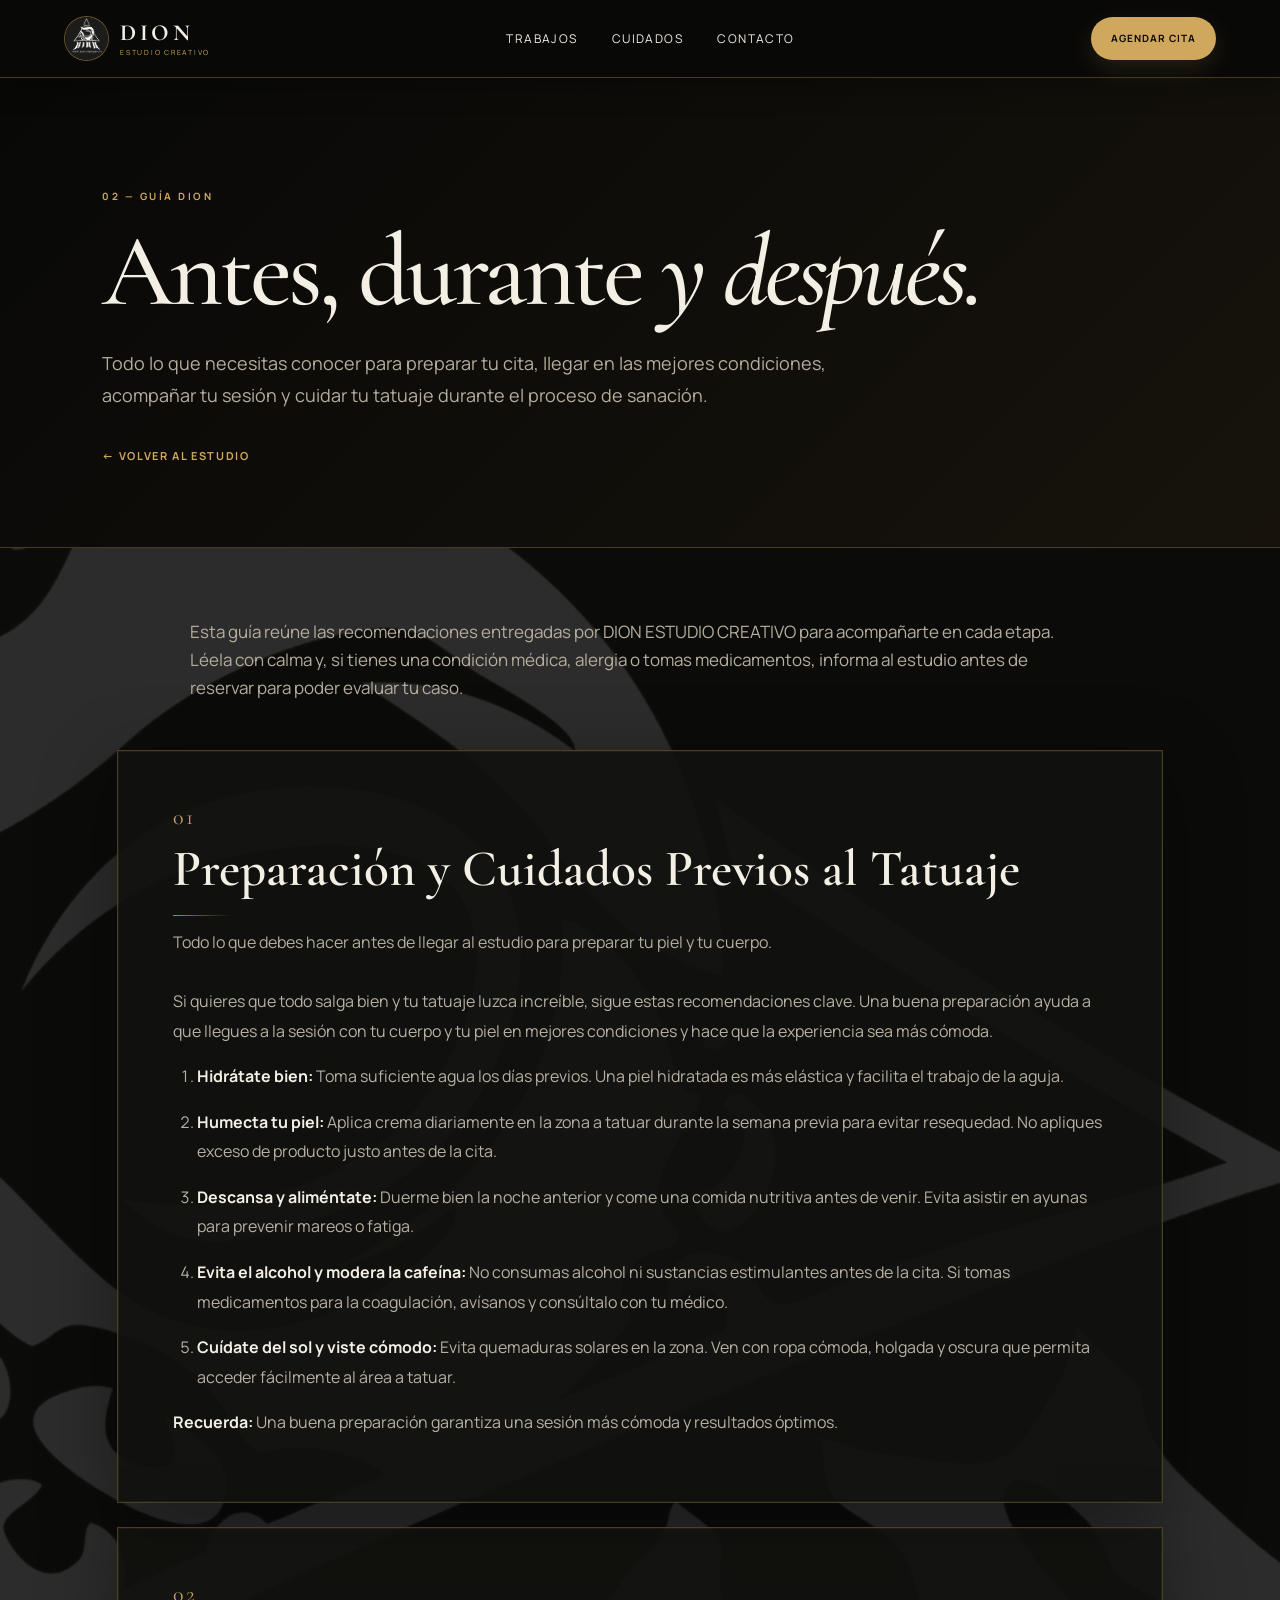
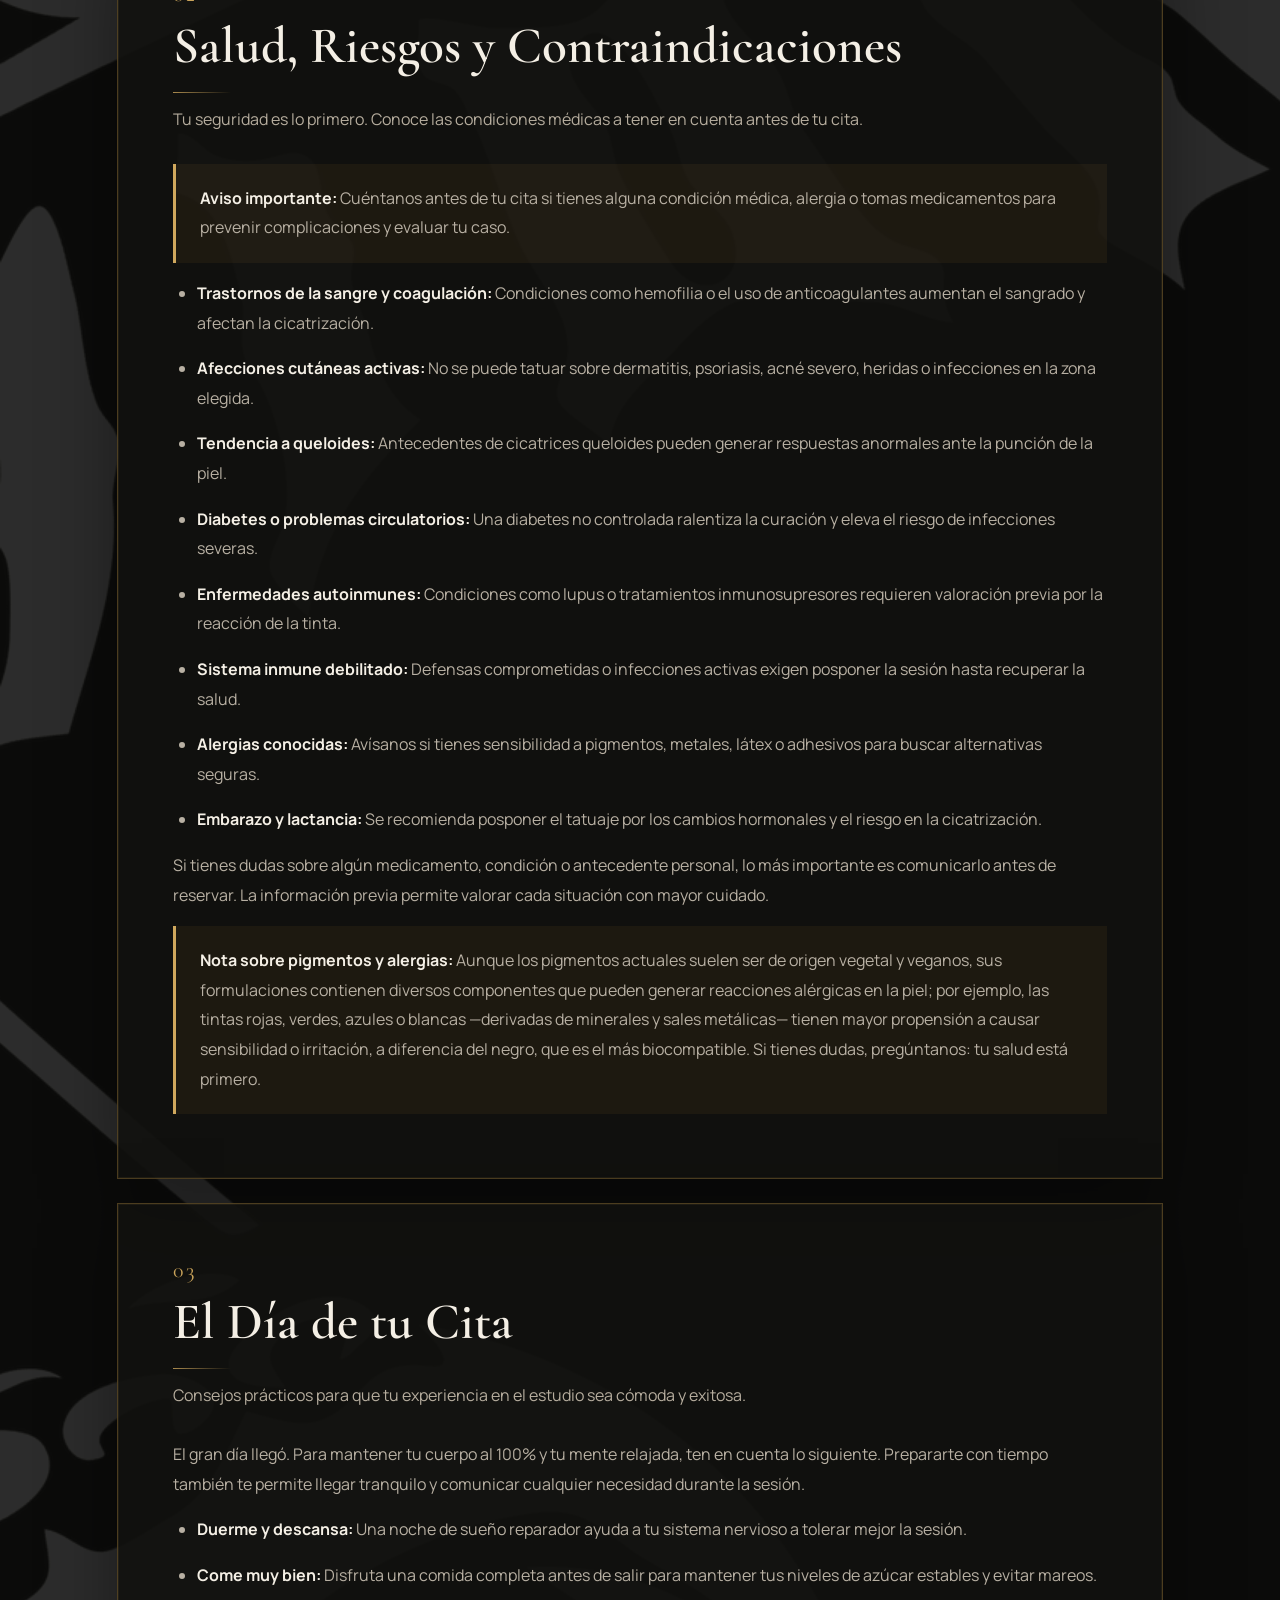
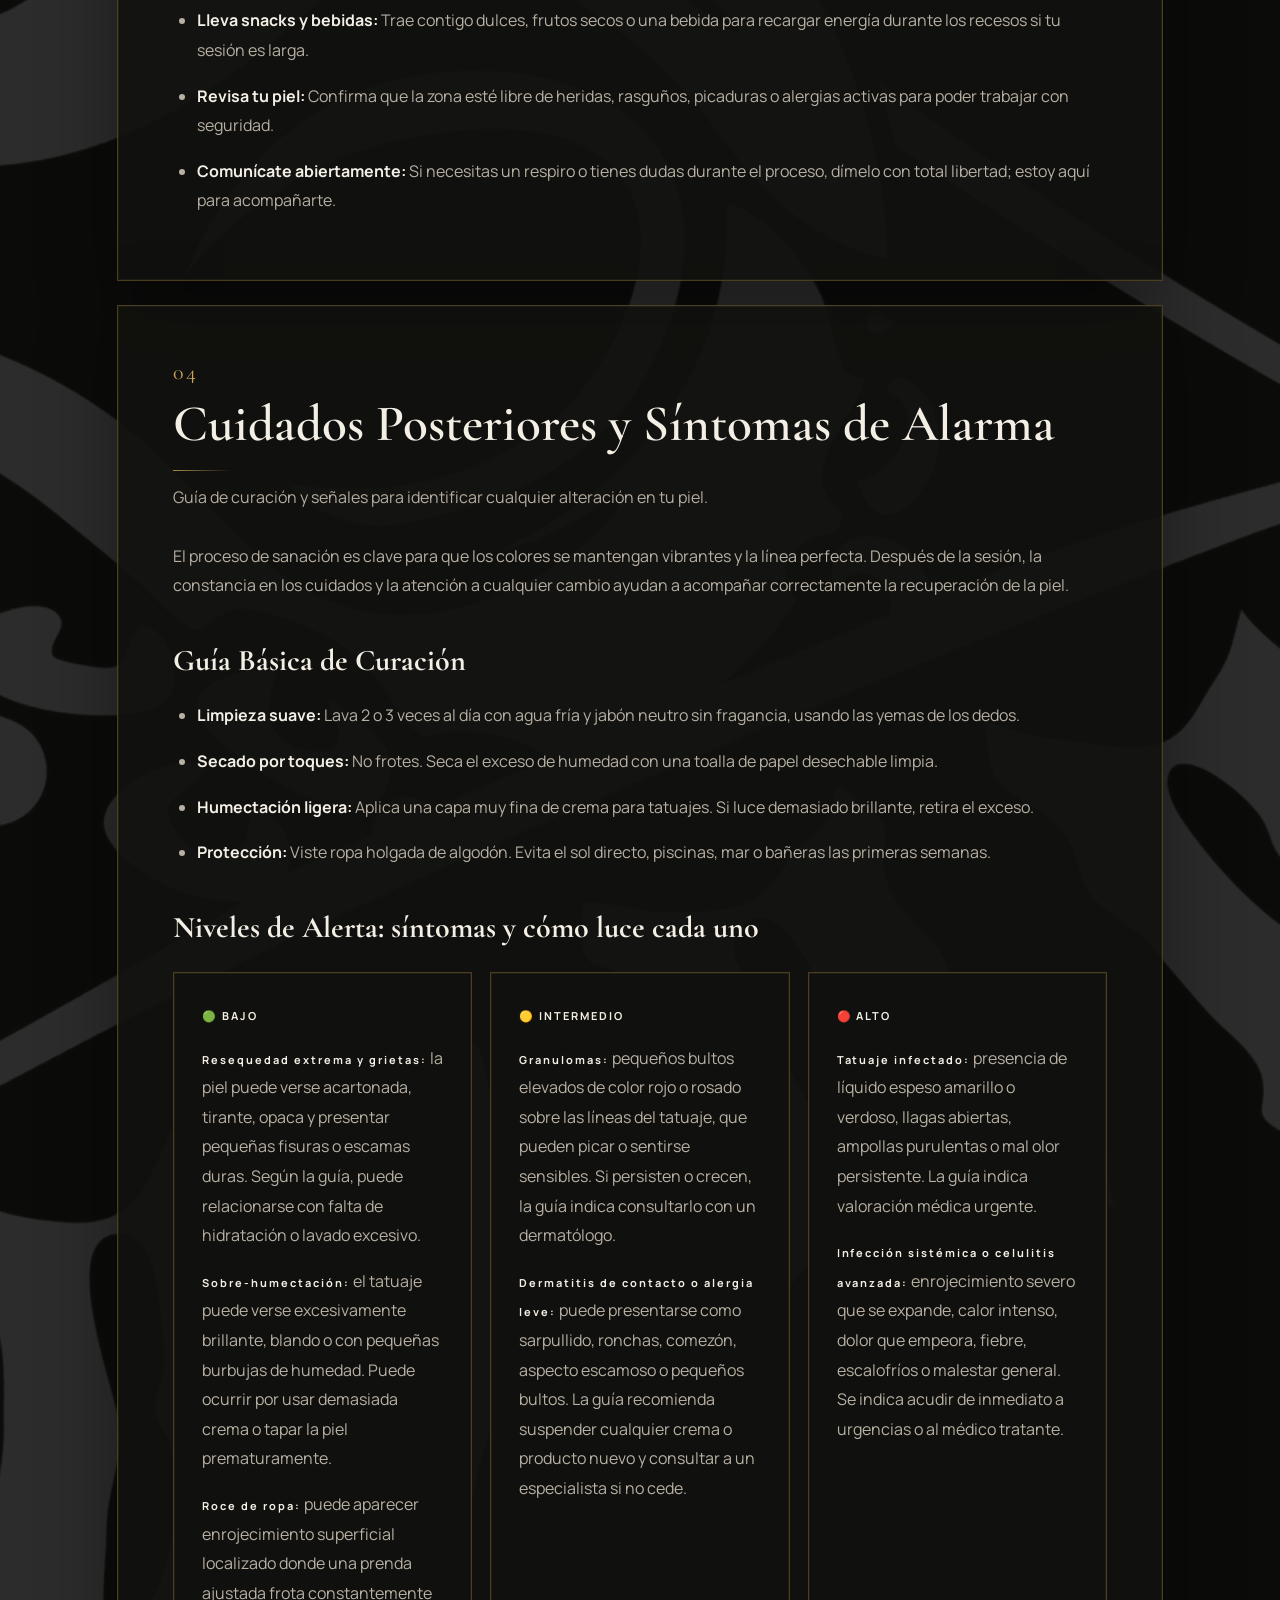
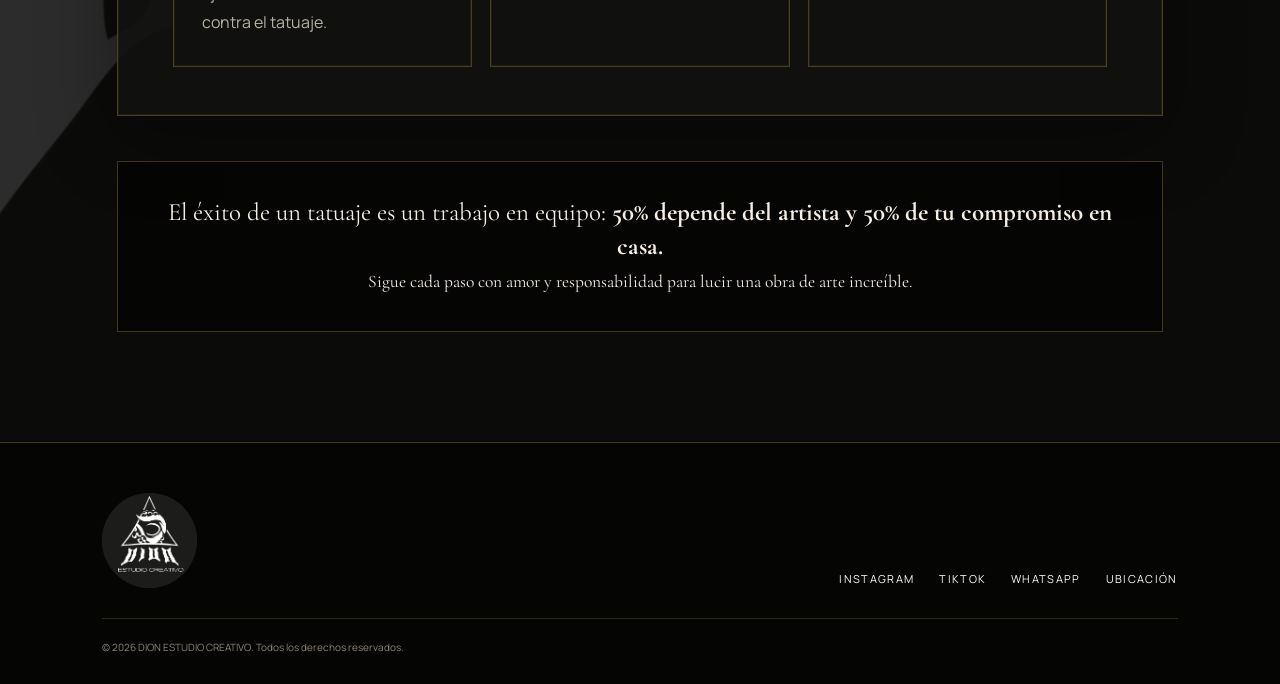
==== commit bd341d1c: "Add files via upload" ====
--- a/cuidados.html
+++ b/cuidados.html
@@ -9,7 +9,7 @@
 <link rel="stylesheet" href="styles.css">
 </head>
 <body class="care-page">
-<header class="site-header"><a class="brand" href="index.html" aria-label="DION Estudio Creativo"><span class="brand-mark"><img src="logo.png" alt="DION Estudio Creativo"></span><span class="brand-copy"><strong>DION</strong><small>ESTUDIO CREATIVO</small></span></a><nav class="desktop-nav"><a href="index.html#trabajos">Trabajos</a><a href="cuidados.html">Cuidados</a><a href="index.html#contacto">Contacto</a></nav><a class="header-cta" href="https://wa.me/57XXXXXXXXXX" target="_blank" rel="noopener">Agendar cita</a><button class="menu-toggle" aria-label="Abrir menú" aria-expanded="false"><span></span><span></span><span></span></button></header>
+<header class="site-header"><a class="brand" href="index.html" aria-label="DION Estudio Creativo"><span class="brand-mark"><img src="logo.png" alt="DION Estudio Creativo"></span><span class="brand-copy"><strong>DION</strong><small>ESTUDIO CREATIVO</small></span></a><nav class="desktop-nav"><a href="index.html#trabajos">Trabajos</a><a href="cuidados.html">Cuidados</a><a href="index.html#contacto">Contacto</a></nav><a class="header-cta" href="https://wa.me/57XXXXXXXXXX" target="_blank" rel="noopener">Agendar cita</a></header>
 <main>
 <section class="care-hero"><div class="care-hero-inner"><p class="eyebrow">02 — GUÍA DION</p><h1>Antes, durante <em>y después.</em></h1><p class="lead">Todo lo que necesitas conocer para preparar tu cita, llegar en las mejores condiciones, acompañar tu sesión y cuidar tu tatuaje durante el proceso de sanación.</p><a class="back-link" href="index.html">← Volver al estudio</a></div></section>
 <section class="care-content">
@@ -26,4 +26,4 @@
 <div class="care-final">El éxito de un tatuaje es un trabajo en equipo: <strong>50% depende del artista y 50% de tu compromiso en casa.</strong><br><span style="font-size:.7em">Sigue cada paso con amor y responsabilidad para lucir una obra de arte increíble.</span></div>
 </section></main>
 <footer class="site-footer"><div class="footer-brand"><img src="logo.png" alt="DION Estudio Creativo"></div><div class="footer-links"><a href="#">Instagram</a><a href="#">TikTok</a><a href="https://wa.me/57XXXXXXXXXX" target="_blank" rel="noopener">WhatsApp</a><a href="#">Ubicación</a></div><p>© 2026 DION ESTUDIO CREATIVO. Todos los derechos reservados.</p></footer>
-<script src="menu.js"></script></body></html>+</body></html>
--- a/styles.css
+++ b/styles.css
@@ -199,40 +199,3 @@
     background-position:55% 0,45% 18%,55% 36%,45% 54%,55% 72%,45% 90%;
   }
 }
-
-/* V6.2 — Menú móvil (hamburguesa) y fondo grande repetido en celular */
-.menu-toggle{display:none}
-@media(max-width:900px){
-  .site-header{gap:10px}
-  .brand{margin-right:auto}
-  .menu-toggle{
-    display:flex;flex-direction:column;justify-content:center;gap:5px;
-    width:44px;height:44px;padding:0 11px;border-radius:50%;
-    background:transparent;border:1px solid rgba(208,168,93,.5);cursor:pointer;
-  }
-  .menu-toggle span{display:block;height:1.5px;background:var(--gold);transition:.25s}
-  .site-header.open .menu-toggle span:nth-child(1){transform:translateY(6.5px) rotate(45deg)}
-  .site-header.open .menu-toggle span:nth-child(2){opacity:0}
-  .site-header.open .menu-toggle span:nth-child(3){transform:translateY(-6.5px) rotate(-45deg)}
-  .desktop-nav{
-    display:none;position:absolute;top:100%;left:0;right:0;
-    flex-direction:column;gap:0;
-    background:rgba(8,8,7,.97);border-bottom:1px solid var(--line);
-    box-shadow:0 18px 30px rgba(0,0,0,.5);
-  }
-  .site-header.open .desktop-nav{display:flex}
-  .desktop-nav a{padding:18px 6vw;font-size:13px;border-top:1px solid rgba(208,168,93,.14)}
-  .site-header{z-index:50}
-
-  /* Fondo: grande y repetido a lo largo de toda la página */
-  body::before{
-    top:0;left:0;width:100%;height:100%;aspect-ratio:auto;
-    transform:none;
-    background-image:url('logo-bg-rot.png');
-    background-size:235vw auto;
-    background-repeat:repeat-y;
-    background-position:35% 0;
-    opacity:.13;
-  }
-  .care-page main::after{display:none}
-}
